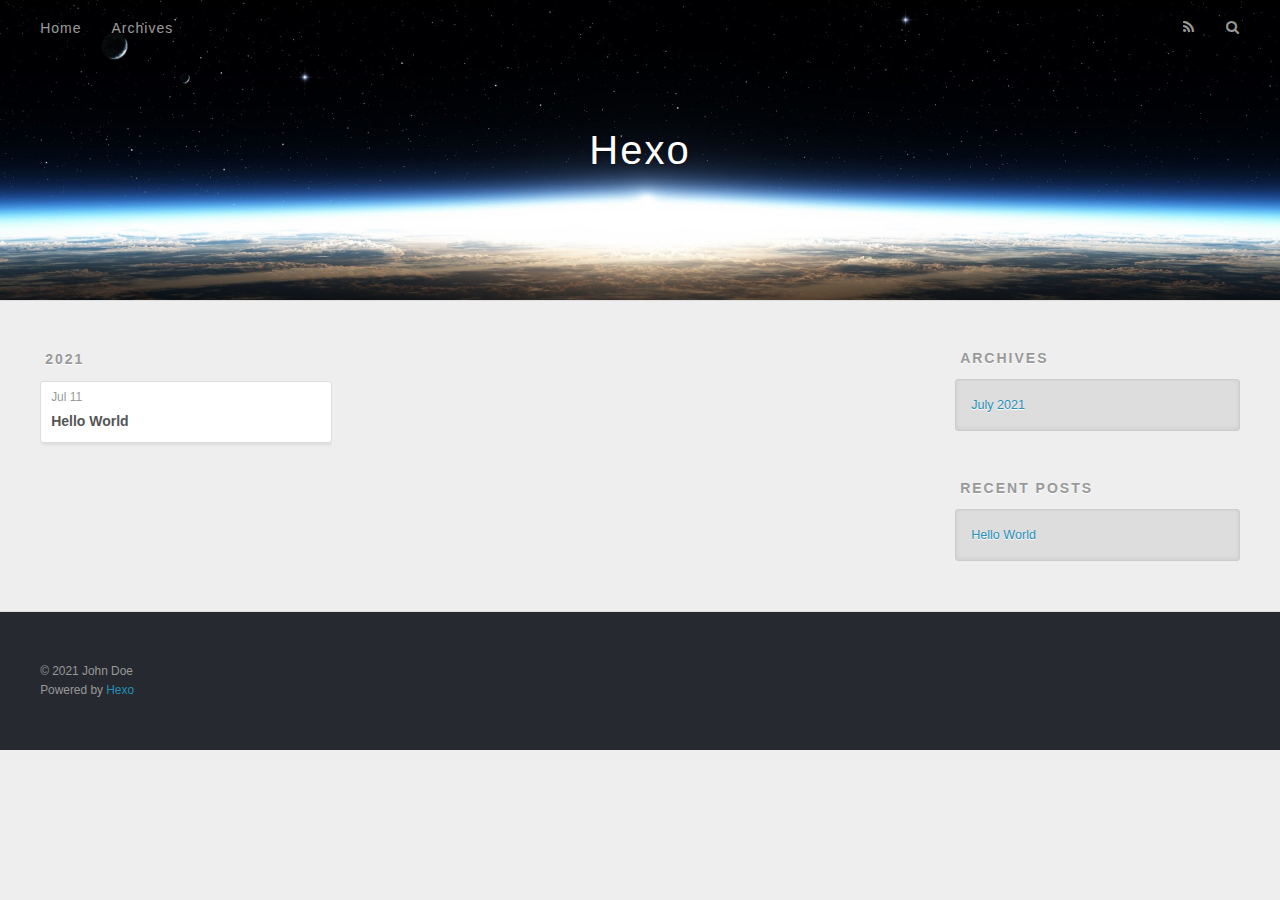
==== archives/index.html @ 497b6a92 "Site updated: 2021-07-11 12:40:57" ====
<!DOCTYPE html>
<html>
<head>
  <meta charset="utf-8">
  

  
  <title>Archives | Hexo</title>
  <meta name="viewport" content="width=device-width, initial-scale=1, maximum-scale=1">
  <meta property="og:type" content="website">
<meta property="og:title" content="Hexo">
<meta property="og:url" content="http://example.com/archives/index.html">
<meta property="og:site_name" content="Hexo">
<meta property="og:locale" content="en_US">
<meta property="article:author" content="John Doe">
<meta name="twitter:card" content="summary">
  
    <link rel="alternate" href="/atom.xml" title="Hexo" type="application/atom+xml">
  
  
    <link rel="icon" href="/favicon.png">
  
  
    <link href="//fonts.googleapis.com/css?family=Source+Code+Pro" rel="stylesheet" type="text/css">
  
  
<link rel="stylesheet" href="/css/style.css">

<meta name="generator" content="Hexo 5.4.0"></head>

<body>
  <div id="container">
    <div id="wrap">
      <header id="header">
  <div id="banner"></div>
  <div id="header-outer" class="outer">
    <div id="header-title" class="inner">
      <h1 id="logo-wrap">
        <a href="/" id="logo">Hexo</a>
      </h1>
      
    </div>
    <div id="header-inner" class="inner">
      <nav id="main-nav">
        <a id="main-nav-toggle" class="nav-icon"></a>
        
          <a class="main-nav-link" href="/">Home</a>
        
          <a class="main-nav-link" href="/archives">Archives</a>
        
      </nav>
      <nav id="sub-nav">
        
          <a id="nav-rss-link" class="nav-icon" href="/atom.xml" title="RSS Feed"></a>
        
        <a id="nav-search-btn" class="nav-icon" title="Search"></a>
      </nav>
      <div id="search-form-wrap">
        <form action="//google.com/search" method="get" accept-charset="UTF-8" class="search-form"><input type="search" name="q" class="search-form-input" placeholder="Search"><button type="submit" class="search-form-submit">&#xF002;</button><input type="hidden" name="sitesearch" value="http://example.com"></form>
      </div>
    </div>
  </div>
</header>
      <div class="outer">
        <section id="main">
  
  
    
    
      
      
      <section class="archives-wrap">
        <div class="archive-year-wrap">
          <a href="/archives/2021" class="archive-year">2021</a>
        </div>
        <div class="archives">
    
    <article class="archive-article archive-type-post">
  <div class="archive-article-inner">
    <header class="archive-article-header">
      <a href="/2021/07/11/hello-world/" class="archive-article-date">
  <time datetime="2021-07-11T04:32:33.179Z" itemprop="datePublished">Jul 11</time>
</a>
      
  
    <h1 itemprop="name">
      <a class="archive-article-title" href="/2021/07/11/hello-world/">Hello World</a>
    </h1>
  

    </header>
  </div>
</article>
  
  
    </div></section>
  


</section>
        
          <aside id="sidebar">
  
    

  
    

  
    
  
    
  <div class="widget-wrap">
    <h3 class="widget-title">Archives</h3>
    <div class="widget">
      <ul class="archive-list"><li class="archive-list-item"><a class="archive-list-link" href="/archives/2021/07/">July 2021</a></li></ul>
    </div>
  </div>


  
    
  <div class="widget-wrap">
    <h3 class="widget-title">Recent Posts</h3>
    <div class="widget">
      <ul>
        
          <li>
            <a href="/2021/07/11/hello-world/">Hello World</a>
          </li>
        
      </ul>
    </div>
  </div>

  
</aside>
        
      </div>
      <footer id="footer">
  
  <div class="outer">
    <div id="footer-info" class="inner">
      &copy; 2021 John Doe<br>
      Powered by <a href="http://hexo.io/" target="_blank">Hexo</a>
    </div>
  </div>
</footer>
    </div>
    <nav id="mobile-nav">
  
    <a href="/" class="mobile-nav-link">Home</a>
  
    <a href="/archives" class="mobile-nav-link">Archives</a>
  
</nav>
    

<script src="//ajax.googleapis.com/ajax/libs/jquery/2.0.3/jquery.min.js"></script>


  
<link rel="stylesheet" href="/fancybox/jquery.fancybox.css">

  
<script src="/fancybox/jquery.fancybox.pack.js"></script>




<script src="/js/script.js"></script>




  </div>
</body>
</html>
---- css/style.css ----
body {
  width: 100%;
}
body:before,
body:after {
  content: "";
  display: table;
}
body:after {
  clear: both;
}
html,
body,
div,
span,
applet,
object,
iframe,
h1,
h2,
h3,
h4,
h5,
h6,
p,
blockquote,
pre,
a,
abbr,
acronym,
address,
big,
cite,
code,
del,
dfn,
em,
img,
ins,
kbd,
q,
s,
samp,
small,
strike,
strong,
sub,
sup,
tt,
var,
dl,
dt,
dd,
ol,
ul,
li,
fieldset,
form,
label,
legend,
table,
caption,
tbody,
tfoot,
thead,
tr,
th,
td {
  margin: 0;
  padding: 0;
  border: 0;
  outline: 0;
  font-weight: inherit;
  font-style: inherit;
  font-family: inherit;
  font-size: 100%;
  vertical-align: baseline;
}
body {
  line-height: 1;
  color: #000;
  background: #fff;
}
ol,
ul {
  list-style: none;
}
table {
  border-collapse: separate;
  border-spacing: 0;
  vertical-align: middle;
}
caption,
th,
td {
  text-align: left;
  font-weight: normal;
  vertical-align: middle;
}
a img {
  border: none;
}
input,
button {
  margin: 0;
  padding: 0;
}
input::-moz-focus-inner,
button::-moz-focus-inner {
  border: 0;
  padding: 0;
}
@font-face {
  font-family: FontAwesome;
  font-style: normal;
  font-weight: normal;
  src: url("fonts/fontawesome-webfont.eot?v=#4.0.3");
  src: url("fonts/fontawesome-webfont.eot?#iefix&v=#4.0.3") format("embedded-opentype"), url("fonts/fontawesome-webfont.woff?v=#4.0.3") format("woff"), url("fonts/fontawesome-webfont.ttf?v=#4.0.3") format("truetype"), url("fonts/fontawesome-webfont.svg#fontawesomeregular?v=#4.0.3") format("svg");
}
html,
body,
#container {
  height: 100%;
}
body {
  background: #eee;
  font: 14px -apple-system, BlinkMacSystemFont, "Segoe UI", "Roboto", "Oxygen", "Ubuntu", "Cantarell", "Fira Sans", "Droid Sans", "Helvetica Neue", sans-serif;
  -webkit-text-size-adjust: 100%;
}
.outer {
  max-width: 1220px;
  margin: 0 auto;
  padding: 0 20px;
}
.outer:before,
.outer:after {
  content: "";
  display: table;
}
.outer:after {
  clear: both;
}
.inner {
  display: inline;
  float: left;
  width: 98.33333333333333%;
  margin: 0 0.833333333333333%;
}
.left,
.alignleft {
  float: left;
}
.right,
.alignright {
  float: right;
}
.clear {
  clear: both;
}
#container {
  position: relative;
}
.mobile-nav-on {
  overflow: hidden;
}
#wrap {
  height: 100%;
  width: 100%;
  position: absolute;
  top: 0;
  left: 0;
  -webkit-transition: 0.2s ease-out;
  -moz-transition: 0.2s ease-out;
  -ms-transition: 0.2s ease-out;
  transition: 0.2s ease-out;
  z-index: 1;
  background: #eee;
}
.mobile-nav-on #wrap {
  left: 280px;
}
@media screen and (min-width: 768px) {
  #main {
    display: inline;
    float: left;
    width: 73.33333333333333%;
    margin: 0 0.833333333333333%;
  }
}
.article-date,
.article-category-link,
.archive-year,
.widget-title {
  text-decoration: none;
  text-transform: uppercase;
  letter-spacing: 2px;
  color: #999;
  margin-bottom: 1em;
  margin-left: 5px;
  line-height: 1em;
  text-shadow: 0 1px #fff;
  font-weight: bold;
}
.article-inner,
.archive-article-inner {
  background: #fff;
  -webkit-box-shadow: 1px 2px 3px #ddd;
  box-shadow: 1px 2px 3px #ddd;
  border: 1px solid #ddd;
  border-radius: 3px;
}
.article-entry h1,
.widget h1 {
  font-size: 2em;
}
.article-entry h2,
.widget h2 {
  font-size: 1.5em;
}
.article-entry h3,
.widget h3 {
  font-size: 1.3em;
}
.article-entry h4,
.widget h4 {
  font-size: 1.2em;
}
.article-entry h5,
.widget h5 {
  font-size: 1em;
}
.article-entry h6,
.widget h6 {
  font-size: 1em;
  color: #999;
}
.article-entry hr,
.widget hr {
  border: 1px dashed #ddd;
}
.article-entry strong,
.widget strong {
  font-weight: bold;
}
.article-entry em,
.widget em,
.article-entry cite,
.widget cite {
  font-style: italic;
}
.article-entry sup,
.widget sup,
.article-entry sub,
.widget sub {
  font-size: 0.75em;
  line-height: 0;
  position: relative;
  vertical-align: baseline;
}
.article-entry sup,
.widget sup {
  top: -0.5em;
}
.article-entry sub,
.widget sub {
  bottom: -0.2em;
}
.article-entry small,
.widget small {
  font-size: 0.85em;
}
.article-entry acronym,
.widget acronym,
.article-entry abbr,
.widget abbr {
  border-bottom: 1px dotted;
}
.article-entry ul,
.widget ul,
.article-entry ol,
.widget ol,
.article-entry dl,
.widget dl {
  margin: 0 20px;
  line-height: 1.6em;
}
.article-entry ul ul,
.widget ul ul,
.article-entry ol ul,
.widget ol ul,
.article-entry ul ol,
.widget ul ol,
.article-entry ol ol,
.widget ol ol {
  margin-top: 0;
  margin-bottom: 0;
}
.article-entry ul,
.widget ul {
  list-style: disc;
}
.article-entry ol,
.widget ol {
  list-style: decimal;
}
.article-entry dt,
.widget dt {
  font-weight: bold;
}
#header {
  height: 300px;
  position: relative;
  border-bottom: 1px solid #ddd;
}
#header:before,
#header:after {
  content: "";
  position: absolute;
  left: 0;
  right: 0;
  height: 40px;
}
#header:before {
  top: 0;
  background: -webkit-linear-gradient(rgba(0,0,0,0.2), transparent);
  background: -moz-linear-gradient(rgba(0,0,0,0.2), transparent);
  background: -ms-linear-gradient(rgba(0,0,0,0.2), transparent);
  background: linear-gradient(rgba(0,0,0,0.2), transparent);
}
#header:after {
  bottom: 0;
  background: -webkit-linear-gradient(transparent, rgba(0,0,0,0.2));
  background: -moz-linear-gradient(transparent, rgba(0,0,0,0.2));
  background: -ms-linear-gradient(transparent, rgba(0,0,0,0.2));
  background: linear-gradient(transparent, rgba(0,0,0,0.2));
}
#header-outer {
  height: 100%;
  position: relative;
}
#header-inner {
  position: relative;
  overflow: hidden;
}
#banner {
  position: absolute;
  top: 0;
  left: 0;
  width: 100%;
  height: 100%;
  background: url("images/banner.jpg") center #000;
  -webkit-background-size: cover;
  -moz-background-size: cover;
  background-size: cover;
  z-index: -1;
}
#header-title {
  text-align: center;
  height: 40px;
  position: absolute;
  top: 50%;
  left: 0;
  margin-top: -20px;
}
#logo,
#subtitle {
  text-decoration: none;
  color: #fff;
  font-weight: 300;
  text-shadow: 0 1px 4px rgba(0,0,0,0.3);
}
#logo {
  font-size: 40px;
  line-height: 40px;
  letter-spacing: 2px;
}
#subtitle {
  font-size: 16px;
  line-height: 16px;
  letter-spacing: 1px;
}
#subtitle-wrap {
  margin-top: 16px;
}
#main-nav {
  float: left;
  margin-left: -15px;
}
.nav-icon,
.main-nav-link {
  float: left;
  color: #fff;
  opacity: 0.6;
  text-decoration: none;
  text-shadow: 0 1px rgba(0,0,0,0.2);
  -webkit-transition: opacity 0.2s;
  -moz-transition: opacity 0.2s;
  -ms-transition: opacity 0.2s;
  transition: opacity 0.2s;
  display: block;
  padding: 20px 15px;
}
.nav-icon:hover,
.main-nav-link:hover {
  opacity: 1;
}
.nav-icon {
  font-family: FontAwesome;
  text-align: center;
  font-size: 14px;
  width: 14px;
  height: 14px;
  padding: 20px 15px;
  position: relative;
  cursor: pointer;
}
.main-nav-link {
  font-weight: 300;
  letter-spacing: 1px;
}
@media screen and (max-width: 479px) {
  .main-nav-link {
    display: none;
  }
}
#main-nav-toggle {
  display: none;
}
#main-nav-toggle:before {
  content: "\f0c9";
}
@media screen and (max-width: 479px) {
  #main-nav-toggle {
    display: block;
  }
}
#sub-nav {
  float: right;
  margin-right: -15px;
}
#nav-rss-link:before {
  content: "\f09e";
}
#nav-search-btn:before {
  content: "\f002";
}
#search-form-wrap {
  position: absolute;
  top: 15px;
  width: 150px;
  height: 30px;
  right: -150px;
  opacity: 0;
  -webkit-transition: 0.2s ease-out;
  -moz-transition: 0.2s ease-out;
  -ms-transition: 0.2s ease-out;
  transition: 0.2s ease-out;
}
#search-form-wrap.on {
  opacity: 1;
  right: 0;
}
@media screen and (max-width: 479px) {
  #search-form-wrap {
    width: 100%;
    right: -100%;
  }
}
.search-form {
  position: absolute;
  top: 0;
  left: 0;
  right: 0;
  background: #fff;
  padding: 5px 15px;
  border-radius: 15px;
  -webkit-box-shadow: 0 0 10px rgba(0,0,0,0.3);
  box-shadow: 0 0 10px rgba(0,0,0,0.3);
}
.search-form-input {
  border: none;
  background: none;
  color: #555;
  width: 100%;
  font: 13px -apple-system, BlinkMacSystemFont, "Segoe UI", "Roboto", "Oxygen", "Ubuntu", "Cantarell", "Fira Sans", "Droid Sans", "Helvetica Neue", sans-serif;
  outline: none;
}
.search-form-input::-webkit-search-results-decoration,
.search-form-input::-webkit-search-cancel-button {
  -webkit-appearance: none;
}
.search-form-submit {
  position: absolute;
  top: 50%;
  right: 10px;
  margin-top: -7px;
  font: 13px FontAwesome;
  border: none;
  background: none;
  color: #bbb;
  cursor: pointer;
}
.search-form-submit:hover,
.search-form-submit:focus {
  color: #777;
}
.article {
  margin: 50px 0;
}
.article-inner {
  overflow: hidden;
}
.article-meta:before,
.article-meta:after {
  content: "";
  display: table;
}
.article-meta:after {
  clear: both;
}
.article-date {
  float: left;
}
.article-category {
  float: left;
  line-height: 1em;
  color: #ccc;
  text-shadow: 0 1px #fff;
  margin-left: 8px;
}
.article-category:before {
  content: "\2022";
}
.article-category-link {
  margin: 0 12px 1em;
}
.article-header {
  padding: 20px 20px 0;
}
.article-title {
  text-decoration: none;
  font-size: 2em;
  font-weight: bold;
  color: #555;
  line-height: 1.1em;
  -webkit-transition: color 0.2s;
  -moz-transition: color 0.2s;
  -ms-transition: color 0.2s;
  transition: color 0.2s;
}
a.article-title:hover {
  color: #258fb8;
}
.article-entry {
  color: #555;
  padding: 0 20px;
}
.article-entry:before,
.article-entry:after {
  content: "";
  display: table;
}
.article-entry:after {
  clear: both;
}
.article-entry p,
.article-entry table {
  line-height: 1.6em;
  margin: 1.6em 0;
}
.article-entry h1,
.article-entry h2,
.article-entry h3,
.article-entry h4,
.article-entry h5,
.article-entry h6 {
  font-weight: bold;
}
.article-entry h1,
.article-entry h2,
.article-entry h3,
.article-entry h4,
.article-entry h5,
.article-entry h6 {
  line-height: 1.1em;
  margin: 1.1em 0;
}
.article-entry a {
  color: #258fb8;
  text-decoration: none;
}
.article-entry a:hover {
  text-decoration: underline;
}
.article-entry ul,
.article-entry ol,
.article-entry dl {
  margin-top: 1.6em;
  margin-bottom: 1.6em;
}
.article-entry img,
.article-entry video {
  max-width: 100%;
  height: auto;
  display: block;
  margin: auto;
}
.article-entry iframe {
  border: none;
}
.article-entry table {
  width: 100%;
  border-collapse: collapse;
  border-spacing: 0;
}
.article-entry th {
  font-weight: bold;
  border-bottom: 3px solid #ddd;
  padding-bottom: 0.5em;
}
.article-entry td {
  border-bottom: 1px solid #ddd;
  padding: 10px 0;
}
.article-entry blockquote {
  font-family: Georgia, "Times New Roman", serif;
  font-size: 1.4em;
  margin: 1.6em 20px;
  text-align: center;
}
.article-entry blockquote footer {
  font-size: 14px;
  margin: 1.6em 0;
  font-family: -apple-system, BlinkMacSystemFont, "Segoe UI", "Roboto", "Oxygen", "Ubuntu", "Cantarell", "Fira Sans", "Droid Sans", "Helvetica Neue", sans-serif;
}
.article-entry blockquote footer cite:before {
  content: "—";
  padding: 0 0.5em;
}
.article-entry .pullquote {
  text-align: left;
  width: 45%;
  margin: 0;
}
.article-entry .pullquote.left {
  margin-left: 0.5em;
  margin-right: 1em;
}
.article-entry .pullquote.right {
  margin-right: 0.5em;
  margin-left: 1em;
}
.article-entry .caption {
  color: #999;
  display: block;
  font-size: 0.9em;
  margin-top: 0.5em;
  position: relative;
  text-align: center;
}
.article-entry .video-container {
  position: relative;
  padding-top: 56.25%;
  height: 0;
  overflow: hidden;
}
.article-entry .video-container iframe,
.article-entry .video-container object,
.article-entry .video-container embed {
  position: absolute;
  top: 0;
  left: 0;
  width: 100%;
  height: 100%;
  margin-top: 0;
}
.article-more-link a {
  display: inline-block;
  line-height: 1em;
  padding: 6px 15px;
  border-radius: 15px;
  background: #eee;
  color: #999;
  text-shadow: 0 1px #fff;
  text-decoration: none;
}
.article-more-link a:hover {
  background: #258fb8;
  color: #fff;
  text-decoration: none;
  text-shadow: 0 1px #1e7293;
}
.article-footer {
  font-size: 0.85em;
  line-height: 1.6em;
  border-top: 1px solid #ddd;
  padding-top: 1.6em;
  margin: 0 20px 20px;
}
.article-footer:before,
.article-footer:after {
  content: "";
  display: table;
}
.article-footer:after {
  clear: both;
}
.article-footer a {
  color: #999;
  text-decoration: none;
}
.article-footer a:hover {
  color: #555;
}
.article-tag-list-item {
  float: left;
  margin-right: 10px;
}
.article-tag-list-link:before {
  content: "#";
}
.article-comment-link {
  float: right;
}
.article-comment-link:before {
  content: "\f075";
  font-family: FontAwesome;
  padding-right: 8px;
}
.article-share-link {
  cursor: pointer;
  float: right;
  margin-left: 20px;
}
.article-share-link:before {
  content: "\f064";
  font-family: FontAwesome;
  padding-right: 6px;
}
#article-nav {
  position: relative;
}
#article-nav:before,
#article-nav:after {
  content: "";
  display: table;
}
#article-nav:after {
  clear: both;
}
@media screen and (min-width: 768px) {
  #article-nav {
    margin: 50px 0;
  }
  #article-nav:before {
    width: 8px;
    height: 8px;
    position: absolute;
    top: 50%;
    left: 50%;
    margin-top: -4px;
    margin-left: -4px;
    content: "";
    border-radius: 50%;
    background: #ddd;
    -webkit-box-shadow: 0 1px 2px #fff;
    box-shadow: 0 1px 2px #fff;
  }
}
.article-nav-link-wrap {
  text-decoration: none;
  text-shadow: 0 1px #fff;
  color: #999;
  -webkit-box-sizing: border-box;
  -moz-box-sizing: border-box;
  box-sizing: border-box;
  margin-top: 50px;
  text-align: center;
  display: block;
}
.article-nav-link-wrap:hover {
  color: #555;
}
@media screen and (min-width: 768px) {
  .article-nav-link-wrap {
    width: 50%;
    margin-top: 0;
  }
}
@media screen and (min-width: 768px) {
  #article-nav-newer {
    float: left;
    text-align: right;
    padding-right: 20px;
  }
}
@media screen and (min-width: 768px) {
  #article-nav-older {
    float: right;
    text-align: left;
    padding-left: 20px;
  }
}
.article-nav-caption {
  text-transform: uppercase;
  letter-spacing: 2px;
  color: #ddd;
  line-height: 1em;
  font-weight: bold;
}
#article-nav-newer .article-nav-caption {
  margin-right: -2px;
}
.article-nav-title {
  font-size: 0.85em;
  line-height: 1.6em;
  margin-top: 0.5em;
}
.article-share-box {
  position: absolute;
  display: none;
  background: #fff;
  -webkit-box-shadow: 1px 2px 10px rgba(0,0,0,0.2);
  box-shadow: 1px 2px 10px rgba(0,0,0,0.2);
  border-radius: 3px;
  margin-left: -145px;
  overflow: hidden;
  z-index: 1;
}
.article-share-box.on {
  display: block;
}
.article-share-input {
  width: 100%;
  background: none;
  -webkit-box-sizing: border-box;
  -moz-box-sizing: border-box;
  box-sizing: border-box;
  font: 14px -apple-system, BlinkMacSystemFont, "Segoe UI", "Roboto", "Oxygen", "Ubuntu", "Cantarell", "Fira Sans", "Droid Sans", "Helvetica Neue", sans-serif;
  padding: 0 15px;
  color: #555;
  outline: none;
  border: 1px solid #ddd;
  border-radius: 3px 3px 0 0;
  height: 36px;
  line-height: 36px;
}
.article-share-links {
  background: #eee;
}
.article-share-links:before,
.article-share-links:after {
  content: "";
  display: table;
}
.article-share-links:after {
  clear: both;
}
.article-share-twitter,
.article-share-facebook,
.article-share-pinterest,
.article-share-google {
  width: 50px;
  height: 36px;
  display: block;
  float: left;
  position: relative;
  color: #999;
  text-shadow: 0 1px #fff;
}
.article-share-twitter:before,
.article-share-facebook:before,
.article-share-pinterest:before,
.article-share-google:before {
  font-size: 20px;
  font-family: FontAwesome;
  width: 20px;
  height: 20px;
  position: absolute;
  top: 50%;
  left: 50%;
  margin-top: -10px;
  margin-left: -10px;
  text-align: center;
}
.article-share-twitter:hover,
.article-share-facebook:hover,
.article-share-pinterest:hover,
.article-share-google:hover {
  color: #fff;
}
.article-share-twitter:before {
  content: "\f099";
}
.article-share-twitter:hover {
  background: #00aced;
  text-shadow: 0 1px #008abe;
}
.article-share-facebook:before {
  content: "\f09a";
}
.article-share-facebook:hover {
  background: #3b5998;
  text-shadow: 0 1px #2f477a;
}
.article-share-pinterest:before {
  content: "\f0d2";
}
.article-share-pinterest:hover {
  background: #cb2027;
  text-shadow: 0 1px #a21a1f;
}
.article-share-google:before {
  content: "\f0d5";
}
.article-share-google:hover {
  background: #dd4b39;
  text-shadow: 0 1px #be3221;
}
.article-gallery {
  background: #000;
  position: relative;
}
.article-gallery-photos {
  position: relative;
  overflow: hidden;
}
.article-gallery-img {
  display: none;
  max-width: 100%;
}
.article-gallery-img:first-child {
  display: block;
}
.article-gallery-img.loaded {
  position: absolute;
  display: block;
}
.article-gallery-img img {
  display: block;
  max-width: 100%;
  margin: 0 auto;
}
#comments {
  background: #fff;
  -webkit-box-shadow: 1px 2px 3px #ddd;
  box-shadow: 1px 2px 3px #ddd;
  padding: 20px;
  border: 1px solid #ddd;
  border-radius: 3px;
  margin: 50px 0;
}
#comments a {
  color: #258fb8;
}
.archives-wrap {
  margin: 50px 0;
}
.archives:before,
.archives:after {
  content: "";
  display: table;
}
.archives:after {
  clear: both;
}
.archive-year-wrap {
  margin-bottom: 1em;
}
.archives {
  -webkit-column-gap: 10px;
  -moz-column-gap: 10px;
  column-gap: 10px;
}
@media screen and (min-width: 480px) and (max-width: 767px) {
  .archives {
    -webkit-column-count: 2;
    -moz-column-count: 2;
    column-count: 2;
  }
}
@media screen and (min-width: 768px) {
  .archives {
    -webkit-column-count: 3;
    -moz-column-count: 3;
    column-count: 3;
  }
}
.archive-article {
  -webkit-column-break-inside: avoid;
  page-break-inside: avoid;
  overflow: hidden;
  break-inside: avoid-column;
}
.archive-article-inner {
  padding: 10px;
  margin-bottom: 15px;
}
.archive-article-title {
  text-decoration: none;
  font-weight: bold;
  color: #555;
  -webkit-transition: color 0.2s;
  -moz-transition: color 0.2s;
  -ms-transition: color 0.2s;
  transition: color 0.2s;
  line-height: 1.6em;
}
.archive-article-title:hover {
  color: #258fb8;
}
.archive-article-footer {
  margin-top: 1em;
}
.archive-article-date {
  color: #999;
  text-decoration: none;
  font-size: 0.85em;
  line-height: 1em;
  margin-bottom: 0.5em;
  display: block;
}
#page-nav {
  margin: 50px auto;
  background: #fff;
  -webkit-box-shadow: 1px 2px 3px #ddd;
  box-shadow: 1px 2px 3px #ddd;
  border: 1px solid #ddd;
  border-radius: 3px;
  text-align: center;
  color: #999;
  overflow: hidden;
}
#page-nav:before,
#page-nav:after {
  content: "";
  display: table;
}
#page-nav:after {
  clear: both;
}
#page-nav a,
#page-nav span {
  padding: 10px 20px;
  line-height: 1;
  height: 2ex;
}
#page-nav a {
  color: #999;
  text-decoration: none;
}
#page-nav a:hover {
  background: #999;
  color: #fff;
}
#page-nav .prev {
  float: left;
}
#page-nav .next {
  float: right;
}
#page-nav .page-number {
  display: inline-block;
}
@media screen and (max-width: 479px) {
  #page-nav .page-number {
    display: none;
  }
}
#page-nav .current {
  color: #555;
  font-weight: bold;
}
#page-nav .space {
  color: #ddd;
}
#footer {
  background: #262a30;
  padding: 50px 0;
  border-top: 1px solid #ddd;
  color: #999;
}
#footer a {
  color: #258fb8;
  text-decoration: none;
}
#footer a:hover {
  text-decoration: underline;
}
#footer-info {
  line-height: 1.6em;
  font-size: 0.85em;
}
.article-entry pre,
.article-entry .highlight {
  background: #2d2d2d;
  margin: 0 -20px;
  padding: 15px 20px;
  border-style: solid;
  border-color: #ddd;
  border-width: 1px 0;
  overflow: auto;
  color: #ccc;
  line-height: 22.400000000000002px;
}
.article-entry .highlight .gutter pre,
.article-entry .gist .gist-file .gist-data .line-numbers {
  color: #666;
  font-size: 0.85em;
}
.article-entry pre,
.article-entry code {
  font-family: "Source Code Pro", Consolas, Monaco, Menlo, Consolas, monospace;
}
.article-entry code {
  background: #eee;
  text-shadow: 0 1px #fff;
  padding: 0 0.3em;
}
.article-entry pre code {
  background: none;
  text-shadow: none;
  padding: 0;
}
.article-entry .highlight pre {
  border: none;
  margin: 0;
  padding: 0;
}
.article-entry .highlight table {
  margin: 0;
  width: auto;
}
.article-entry .highlight td {
  border: none;
  padding: 0;
}
.article-entry .highlight figcaption {
  font-size: 0.85em;
  color: #999;
  line-height: 1em;
  margin-bottom: 1em;
}
.article-entry .highlight figcaption:before,
.article-entry .highlight figcaption:after {
  content: "";
  display: table;
}
.article-entry .highlight figcaption:after {
  clear: both;
}
.article-entry .highlight figcaption a {
  float: right;
}
.article-entry .highlight .gutter pre {
  text-align: right;
  padding-right: 20px;
}
.article-entry .highlight .line {
  height: 22.400000000000002px;
}
.article-entry .highlight .line.marked {
  background: #515151;
}
.article-entry .gist {
  margin: 0 -20px;
  border-style: solid;
  border-color: #ddd;
  border-width: 1px 0;
  background: #2d2d2d;
  padding: 15px 20px 15px 0;
}
.article-entry .gist .gist-file {
  border: none;
  font-family: "Source Code Pro", Consolas, Monaco, Menlo, Consolas, monospace;
  margin: 0;
}
.article-entry .gist .gist-file .gist-data {
  background: none;
  border: none;
}
.article-entry .gist .gist-file .gist-data .line-numbers {
  background: none;
  border: none;
  padding: 0 20px 0 0;
}
.article-entry .gist .gist-file .gist-data .line-data {
  padding: 0 !important;
}
.article-entry .gist .gist-file .highlight {
  margin: 0;
  padding: 0;
  border: none;
}
.article-entry .gist .gist-file .gist-meta {
  background: #2d2d2d;
  color: #999;
  font: 0.85em -apple-system, BlinkMacSystemFont, "Segoe UI", "Roboto", "Oxygen", "Ubuntu", "Cantarell", "Fira Sans", "Droid Sans", "Helvetica Neue", sans-serif;
  text-shadow: 0 0;
  padding: 0;
  margin-top: 1em;
  margin-left: 20px;
}
.article-entry .gist .gist-file .gist-meta a {
  color: #258fb8;
  font-weight: normal;
}
.article-entry .gist .gist-file .gist-meta a:hover {
  text-decoration: underline;
}
pre .comment,
pre .title {
  color: #999;
}
pre .variable,
pre .attribute,
pre .tag,
pre .regexp,
pre .ruby .constant,
pre .xml .tag .title,
pre .xml .pi,
pre .xml .doctype,
pre .html .doctype,
pre .css .id,
pre .css .class,
pre .css .pseudo {
  color: #f2777a;
}
pre .number,
pre .preprocessor,
pre .built_in,
pre .literal,
pre .params,
pre .constant {
  color: #f99157;
}
pre .class,
pre .ruby .class .title,
pre .css .rules .attribute {
  color: #9c9;
}
pre .string,
pre .value,
pre .inheritance,
pre .header,
pre .ruby .symbol,
pre .xml .cdata {
  color: #9c9;
}
pre .css .hexcolor {
  color: #6cc;
}
pre .function,
pre .python .decorator,
pre .python .title,
pre .ruby .function .title,
pre .ruby .title .keyword,
pre .perl .sub,
pre .javascript .title,
pre .coffeescript .title {
  color: #69c;
}
pre .keyword,
pre .javascript .function {
  color: #c9c;
}
@media screen and (max-width: 479px) {
  #mobile-nav {
    position: absolute;
    top: 0;
    left: 0;
    width: 280px;
    height: 100%;
    background: #191919;
    border-right: 1px solid #fff;
  }
}
@media screen and (max-width: 479px) {
  .mobile-nav-link {
    display: block;
    color: #999;
    text-decoration: none;
    padding: 15px 20px;
    font-weight: bold;
  }
  .mobile-nav-link:hover {
    color: #fff;
  }
}
@media screen and (min-width: 768px) {
  #sidebar {
    display: inline;
    float: left;
    width: 23.333333333333332%;
    margin: 0 0.833333333333333%;
  }
}
.widget-wrap {
  margin: 50px 0;
}
.widget {
  color: #777;
  text-shadow: 0 1px #fff;
  background: #ddd;
  -webkit-box-shadow: 0 -1px 4px #ccc inset;
  box-shadow: 0 -1px 4px #ccc inset;
  border: 1px solid #ccc;
  padding: 15px;
  border-radius: 3px;
}
.widget a {
  color: #258fb8;
  text-decoration: none;
}
.widget a:hover {
  text-decoration: underline;
}
.widget ul ul,
.widget ol ul,
.widget dl ul,
.widget ul ol,
.widget ol ol,
.widget dl ol,
.widget ul dl,
.widget ol dl,
.widget dl dl {
  margin-left: 15px;
  list-style: disc;
}
.widget {
  line-height: 1.6em;
  word-wrap: break-word;
  font-size: 0.9em;
}
.widget ul,
.widget ol {
  list-style: none;
  margin: 0;
}
.widget ul ul,
.widget ol ul,
.widget ul ol,
.widget ol ol {
  margin: 0 20px;
}
.widget ul ul,
.widget ol ul {
  list-style: disc;
}
.widget ul ol,
.widget ol ol {
  list-style: decimal;
}
.category-list-count,
.tag-list-count,
.archive-list-count {
  padding-left: 5px;
  color: #999;
  font-size: 0.85em;
}
.category-list-count:before,
.tag-list-count:before,
.archive-list-count:before {
  content: "(";
}
.category-list-count:after,
.tag-list-count:after,
.archive-list-count:after {
  content: ")";
}
.tagcloud a {
  margin-right: 5px;
  display: inline-block;
}
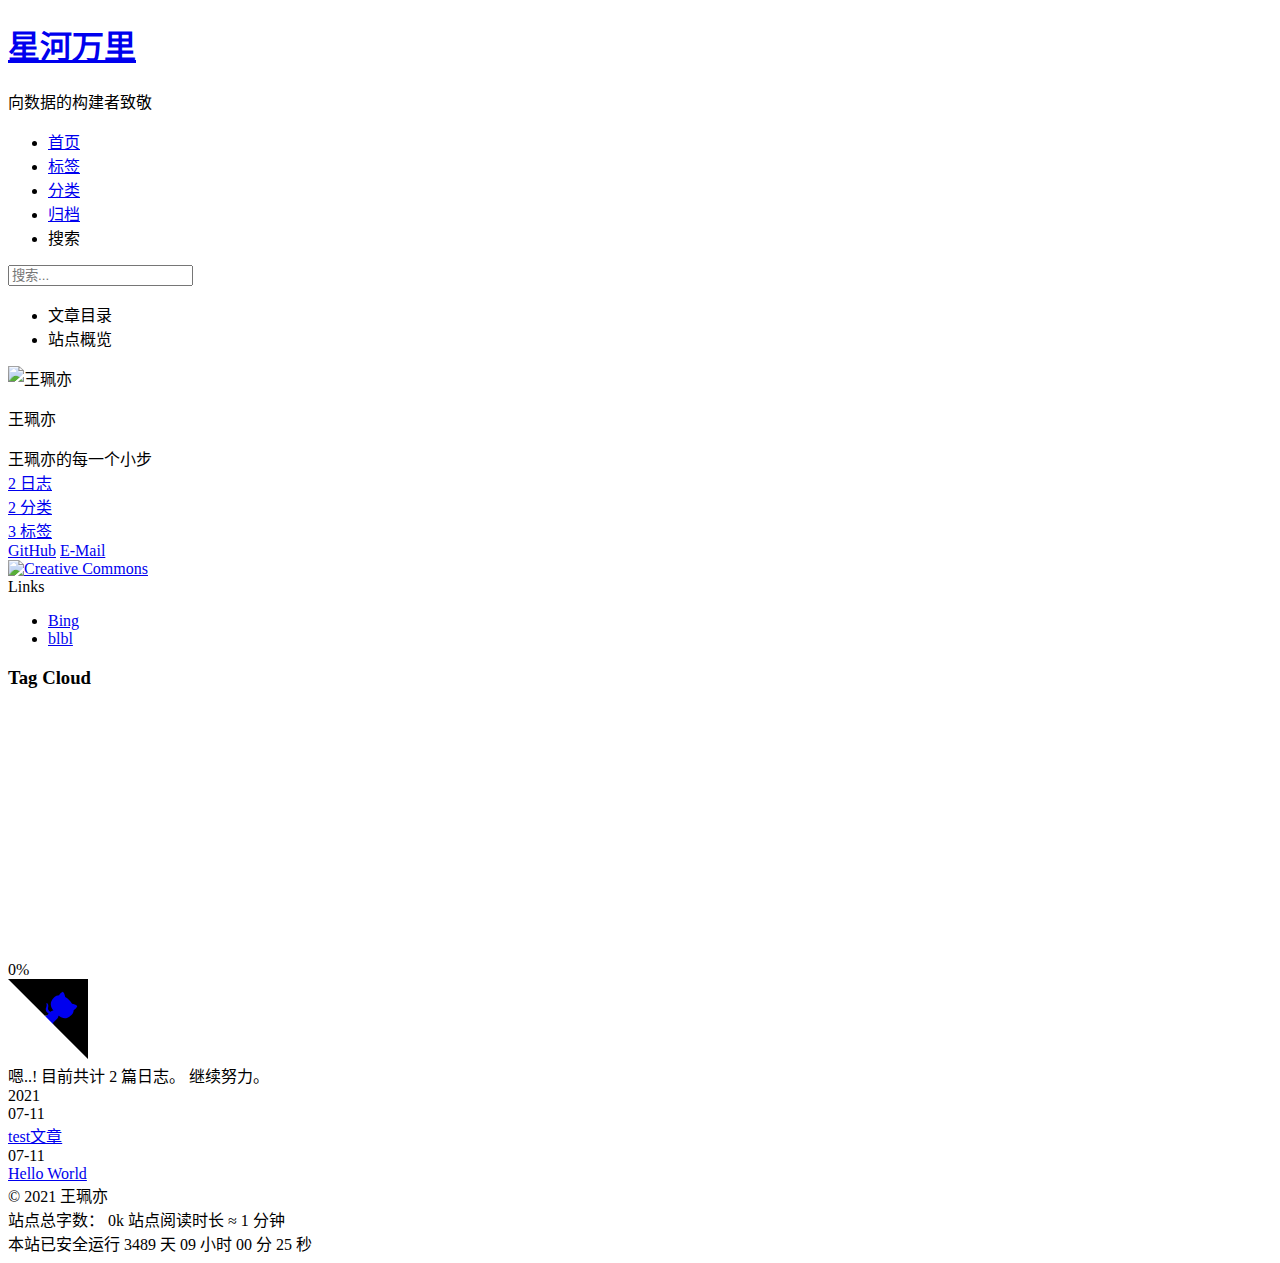
==== commit 5134511d: "Site updated: 2021-07-11 17:39:24" ====
--- a/archives/index.html
+++ b/archives/index.html
@@ -1,178 +1,393 @@
 <!DOCTYPE html>
-<html>
+<html lang="zh-CN">
 <head>
-  <meta charset="utf-8">
-  
-
-  
-  <title>Archives | Hexo</title>
-  <meta name="viewport" content="width=device-width, initial-scale=1, maximum-scale=1">
-  <meta property="og:type" content="website">
-<meta property="og:title" content="Hexo">
+  <meta charset="UTF-8">
+<meta name="viewport" content="width=device-width">
+<meta name="theme-color" content="#222">
+<meta name="generator" content="Hexo 5.4.0">
+
+
+  <link rel="apple-touch-icon" sizes="180x180" href="/images/apple-touch-icon-next.png">
+  <link rel="icon" type="image/png" sizes="32x32" href="/images/favicon-32x32-next.png">
+  <link rel="icon" type="image/png" sizes="16x16" href="/images/favicon-16x16-next.png">
+  <link rel="mask-icon" href="/images/logo.svg" color="#222">
+
+<link rel="stylesheet" href="/css/main.css">
+
+
+
+<link rel="stylesheet" href="https://cdn.jsdelivr.net/npm/@fortawesome/fontawesome-free@5.15.3/css/all.min.css" integrity="sha256-2H3fkXt6FEmrReK448mDVGKb3WW2ZZw35gI7vqHOE4Y=" crossorigin="anonymous">
+  <link rel="stylesheet" href="https://cdn.jsdelivr.net/npm/animate.css@3.1.1/animate.min.css" integrity="sha256-PR7ttpcvz8qrF57fur/yAx1qXMFJeJFiA6pSzWi0OIE=" crossorigin="anonymous">
+  <link rel="stylesheet" href="https://cdn.jsdelivr.net/npm/@fancyapps/fancybox@3.5.7/dist/jquery.fancybox.min.css" integrity="sha256-Vzbj7sDDS/woiFS3uNKo8eIuni59rjyNGtXfstRzStA=" crossorigin="anonymous">
+
+<script class="next-config" data-name="main" type="application/json">{"hostname":"example.com","root":"/","images":"/images","scheme":"Gemini","version":"8.6.1","exturl":false,"sidebar":{"position":"left","display":"post","padding":18,"offset":12},"copycode":true,"bookmark":{"enable":true,"color":"#222","save":"auto"},"fancybox":true,"mediumzoom":false,"lazyload":false,"pangu":false,"comments":{"style":"tabs","active":null,"storage":true,"lazyload":false,"nav":null},"motion":{"enable":true,"async":false,"transition":{"post_block":"fadeIn","post_header":"fadeInDown","post_body":"fadeInDown","coll_header":"fadeInLeft","sidebar":"fadeInUp"}},"prism":false,"i18n":{"placeholder":"搜索...","empty":"没有找到任何搜索结果：${query}","hits_time":"找到 ${hits} 个搜索结果（用时 ${time} 毫秒）","hits":"找到 ${hits} 个搜索结果"},"path":"/search.xml","localsearch":{"enable":true,"trigger":"auto","top_n_per_article":1,"unescape":false,"preload":false}}</script><script src="/js/config.js"></script>
+<meta name="description" content="王珮亦的每一个小步">
+<meta property="og:type" content="website">
+<meta property="og:title" content="星河万里">
 <meta property="og:url" content="http://example.com/archives/index.html">
-<meta property="og:site_name" content="Hexo">
-<meta property="og:locale" content="en_US">
-<meta property="article:author" content="John Doe">
+<meta property="og:site_name" content="星河万里">
+<meta property="og:description" content="王珮亦的每一个小步">
+<meta property="og:locale" content="zh_CN">
+<meta property="article:author" content="王珮亦">
 <meta name="twitter:card" content="summary">
-  
-    <link rel="alternate" href="/atom.xml" title="Hexo" type="application/atom+xml">
-  
-  
-    <link rel="icon" href="/favicon.png">
-  
-  
-    <link href="//fonts.googleapis.com/css?family=Source+Code+Pro" rel="stylesheet" type="text/css">
-  
-  
-<link rel="stylesheet" href="/css/style.css">
-
-<meta name="generator" content="Hexo 5.4.0"></head>
-
-<body>
-  <div id="container">
-    <div id="wrap">
-      <header id="header">
-  <div id="banner"></div>
-  <div id="header-outer" class="outer">
-    <div id="header-title" class="inner">
-      <h1 id="logo-wrap">
-        <a href="/" id="logo">Hexo</a>
-      </h1>
+
+
+<link rel="canonical" href="http://example.com/archives/">
+
+
+
+<script class="next-config" data-name="page" type="application/json">{"sidebar":"","isHome":false,"isPost":false,"lang":"zh-CN","comments":"","permalink":"","path":"archives/index.html","title":""}</script>
+
+<script class="next-config" data-name="calendar" type="application/json">""</script>
+<title>归档 | 星河万里</title>
+  
+
+
+
+
+  <noscript>
+    <link rel="stylesheet" href="/css/noscript.css">
+  </noscript>
+</head>
+
+<body itemscope itemtype="http://schema.org/WebPage" class="use-motion">
+  <div class="headband"></div>
+
+  <main class="main">
+    <header class="header" itemscope itemtype="http://schema.org/WPHeader">
+      <div class="header-inner"><div class="site-brand-container">
+  <div class="site-nav-toggle">
+    <div class="toggle" aria-label="切换导航栏" role="button">
+        <span class="toggle-line"></span>
+        <span class="toggle-line"></span>
+        <span class="toggle-line"></span>
+    </div>
+  </div>
+
+  <div class="site-meta">
+
+    <a href="/" class="brand" rel="start">
+      <i class="logo-line"></i>
+      <h1 class="site-title">星河万里</h1>
+      <i class="logo-line"></i>
+    </a>
+      <p class="site-subtitle" itemprop="description">向数据的构建者致敬</p>
+  </div>
+
+  <div class="site-nav-right">
+    <div class="toggle popup-trigger">
+        <i class="fa fa-search fa-fw fa-lg"></i>
+    </div>
+  </div>
+</div>
+
+
+
+<nav class="site-nav">
+  <ul class="main-menu menu">
+        <li class="menu-item menu-item-home"><a href="/" rel="section"><i class="fa fa-home fa-fw"></i>首页</a></li>
+        <li class="menu-item menu-item-tags"><a href="/tags/" rel="section"><i class="fa fa-tags fa-fw"></i>标签</a></li>
+        <li class="menu-item menu-item-categories"><a href="/categories/" rel="section"><i class="fa fa-th fa-fw"></i>分类</a></li>
+        <li class="menu-item menu-item-archives"><a href="/archives/" rel="section"><i class="fa fa-archive fa-fw"></i>归档</a></li>
+      <li class="menu-item menu-item-search">
+        <a role="button" class="popup-trigger"><i class="fa fa-search fa-fw"></i>搜索
+        </a>
+      </li>
+  </ul>
+</nav>
+
+
+
+  <div class="search-pop-overlay">
+    <div class="popup search-popup"><div class="search-header">
+  <span class="search-icon">
+    <i class="fa fa-search"></i>
+  </span>
+  <div class="search-input-container">
+    <input autocomplete="off" autocapitalize="off" maxlength="80"
+           placeholder="搜索..." spellcheck="false"
+           type="search" class="search-input">
+  </div>
+  <span class="popup-btn-close" role="button">
+    <i class="fa fa-times-circle"></i>
+  </span>
+</div>
+<div class="search-result-container no-result">
+  <div class="search-result-icon">
+    <i class="fa fa-spinner fa-pulse fa-5x"></i>
+  </div>
+</div>
+
+    </div>
+  </div>
+
+</div>
+        
+  
+  <div class="toggle sidebar-toggle" role="button">
+    <span class="toggle-line"></span>
+    <span class="toggle-line"></span>
+    <span class="toggle-line"></span>
+  </div>
+
+  <aside class="sidebar">
+
+    <div class="sidebar-inner sidebar-overview-active">
+      <ul class="sidebar-nav">
+        <li class="sidebar-nav-toc">
+          文章目录
+        </li>
+        <li class="sidebar-nav-overview">
+          站点概览
+        </li>
+      </ul>
+
+      <div class="sidebar-panel-container">
+        <!--noindex-->
+        <div class="post-toc-wrap sidebar-panel">
+        </div>
+        <!--/noindex-->
+
+        <div class="site-overview-wrap sidebar-panel">
+          <div class="site-overview">
+            <div class="site-author site-overview-item animated" itemprop="author" itemscope itemtype="http://schema.org/Person">
+    <img class="site-author-image" itemprop="image" alt="王珮亦"
+      src="/images/avatar.gif">
+  <p class="site-author-name" itemprop="name">王珮亦</p>
+  <div class="site-description" itemprop="description">王珮亦的每一个小步</div>
+</div>
+<div class="site-state-wrap site-overview-item animated">
+  <nav class="site-state">
+      <div class="site-state-item site-state-posts">
+          <a href="/archives/">
+        
+          <span class="site-state-item-count">2</span>
+          <span class="site-state-item-name">日志</span>
+        </a>
+      </div>
+      <div class="site-state-item site-state-categories">
+            <a href="/categories/">
+          
+        <span class="site-state-item-count">2</span>
+        <span class="site-state-item-name">分类</span></a>
+      </div>
+      <div class="site-state-item site-state-tags">
+            <a href="/tags/">
+          
+        <span class="site-state-item-count">3</span>
+        <span class="site-state-item-name">标签</span></a>
+      </div>
+  </nav>
+</div>
+  <div class="links-of-author site-overview-item animated">
+      <span class="links-of-author-item">
+        <a href="https://github.com/WBH999" title="GitHub → https:&#x2F;&#x2F;github.com&#x2F;WBH999" rel="noopener" target="_blank"><i class="fab fa-github fa-fw"></i>GitHub</a>
+      </span>
+      <span class="links-of-author-item">
+        <a href="mailto:17315377192@163.com" title="E-Mail → mailto:17315377192@163.com" rel="noopener" target="_blank"><i class="fa fa-envelope fa-fw"></i>E-Mail</a>
+      </span>
+  </div>
+  <div class="cc-license site-overview-item animated" itemprop="license">
+    <a href="https://creativecommons.org/licenses/by-nc-sa/4.0/" class="cc-opacity" rel="noopener" target="_blank"><img src="https://cdn.jsdelivr.net/npm/@creativecommons/vocabulary@2020.11.3/assets/license_badges/small/by_nc_sa.svg" alt="Creative Commons"></a>
+  </div>
+
+
+  <div class="links-of-blogroll site-overview-item animated">
+    <div class="links-of-blogroll-title"><i class="fa fa-globe fa-fw"></i>
+      Links
+    </div>
+    <ul class="links-of-blogroll-list">
+        <li class="links-of-blogroll-item">
+          <a href="https://cn.bing.com/" title="https:&#x2F;&#x2F;cn.bing.com" rel="noopener" target="_blank">Bing</a>
+        </li>
+        <li class="links-of-blogroll-item">
+          <a href="https://www.bilibili.com/" title="https:&#x2F;&#x2F;www.bilibili.com" rel="noopener" target="_blank">blbl</a>
+        </li>
+    </ul>
+  </div>
+
+          </div>
+        </div>
+      </div>
       
-    </div>
-    <div id="header-inner" class="inner">
-      <nav id="main-nav">
-        <a id="main-nav-toggle" class="nav-icon"></a>
-        
-          <a class="main-nav-link" href="/">Home</a>
-        
-          <a class="main-nav-link" href="/archives">Archives</a>
-        
-      </nav>
-      <nav id="sub-nav">
-        
-          <a id="nav-rss-link" class="nav-icon" href="/atom.xml" title="RSS Feed"></a>
-        
-        <a id="nav-search-btn" class="nav-icon" title="Search"></a>
-      </nav>
-      <div id="search-form-wrap">
-        <form action="//google.com/search" method="get" accept-charset="UTF-8" class="search-form"><input type="search" name="q" class="search-form-input" placeholder="Search"><button type="submit" class="search-form-submit">&#xF002;</button><input type="hidden" name="sitesearch" value="http://example.com"></form>
-      </div>
-    </div>
-  </div>
-</header>
-      <div class="outer">
-        <section id="main">
-  
-  
     
+    <script type="text/javascript" charset="utf-8" src="/js/tagcloud.js"></script>
+    <script type="text/javascript" charset="utf-8" src="/js/tagcanvas.js"></script>
+    <div class="widget-wrap">
+        <h3 class="widget-title">Tag Cloud</h3>
+        <div id="myCanvasContainer" class="widget tagcloud">
+            <canvas width="250" height="250" id="resCanvas" style="width=100%">
+                <ul class="tag-list" itemprop="keywords"><li class="tag-list-item"><a class="tag-list-link" href="/tags/test%E6%A0%87%E7%AD%BE1/" rel="tag">test标签1</a><span class="tag-list-count">1</span></li><li class="tag-list-item"><a class="tag-list-link" href="/tags/test%E6%A0%87%E7%AD%BE2/" rel="tag">test标签2</a><span class="tag-list-count">1</span></li><li class="tag-list-item"><a class="tag-list-link" href="/tags/test%E6%A0%87%E7%AD%BE3/" rel="tag">test标签3</a><span class="tag-list-count">1</span></li></ul>
+            </canvas>
+        </div>
+    </div>
     
+        <div class="back-to-top animated" role="button" aria-label="返回顶部">
+          <i class="fa fa-arrow-up"></i>
+          <span>0%</span>
+        </div>
+    </div>
+  </aside>
+  <div class="sidebar-dimmer"></div>
+
+
+    </header>
+
+    
+  <a role="button" class="book-mark-link book-mark-link-fixed"></a>
+
+  <a href="https://github.com/WBH999" class="github-corner" title="Follow me on GitHub" aria-label="Follow me on GitHub" rel="noopener" target="_blank"><svg width="80" height="80" viewBox="0 0 250 250" aria-hidden="true"><path d="M0,0 L115,115 L130,115 L142,142 L250,250 L250,0 Z"></path><path d="M128.3,109.0 C113.8,99.7 119.0,89.6 119.0,89.6 C122.0,82.7 120.5,78.6 120.5,78.6 C119.2,72.0 123.4,76.3 123.4,76.3 C127.3,80.9 125.5,87.3 125.5,87.3 C122.9,97.6 130.6,101.9 134.4,103.2" fill="currentColor" style="transform-origin: 130px 106px;" class="octo-arm"></path><path d="M115.0,115.0 C114.9,115.1 118.7,116.5 119.8,115.4 L133.7,101.6 C136.9,99.2 139.9,98.4 142.2,98.6 C133.8,88.0 127.5,74.4 143.8,58.0 C148.5,53.4 154.0,51.2 159.7,51.0 C160.3,49.4 163.2,43.6 171.4,40.1 C171.4,40.1 176.1,42.5 178.8,56.2 C183.1,58.6 187.2,61.8 190.9,65.4 C194.5,69.0 197.7,73.2 200.1,77.6 C213.8,80.2 216.3,84.9 216.3,84.9 C212.7,93.1 206.9,96.0 205.4,96.6 C205.1,102.4 203.0,107.8 198.3,112.5 C181.9,128.9 168.3,122.5 157.7,114.1 C157.9,116.9 156.7,120.9 152.7,124.9 L141.0,136.5 C139.8,137.7 141.6,141.9 141.8,141.8 Z" fill="currentColor" class="octo-body"></path></svg></a>
+
+<noscript>
+  <div class="noscript-warning">Theme NexT works best with JavaScript enabled</div>
+</noscript>
+
+
+    <div class="main-inner archive posts-collapse">
+
+
+  
+  
+  
+  <div class="post-block">
+    <div class="post-content">
+      <div class="collection-title">
+        <span class="collection-header">嗯..! 目前共计 2 篇日志。 继续努力。</span>
+      </div>
+
       
+    <div class="collection-year">
+      <span class="collection-header">2021</span>
+    </div>
+
+  <article itemscope itemtype="http://schema.org/Article">
+    <header class="post-header">
+      <div class="post-meta-container">
+        <time itemprop="dateCreated"
+              datetime="2021-07-11T16:25:27+08:00"
+              content="2021-07-11">
+          07-11
+        </time>
+      </div>
+
+      <div class="post-title">
+          <a class="post-title-link" href="/2021/07/11/text%E6%96%87%E7%AB%A0/" itemprop="url">
+            <span itemprop="name">test文章</span>
+          </a>
+      </div>
+
       
-      <section class="archives-wrap">
-        <div class="archive-year-wrap">
-          <a href="/archives/2021" class="archive-year">2021</a>
-        </div>
-        <div class="archives">
-    
-    <article class="archive-article archive-type-post">
-  <div class="archive-article-inner">
-    <header class="archive-article-header">
-      <a href="/2021/07/11/hello-world/" class="archive-article-date">
-  <time datetime="2021-07-11T04:32:33.179Z" itemprop="datePublished">Jul 11</time>
-</a>
+    </header>
+  </article>
+
+  <article itemscope itemtype="http://schema.org/Article">
+    <header class="post-header">
+      <div class="post-meta-container">
+        <time itemprop="dateCreated"
+              datetime="2021-07-11T12:32:33+08:00"
+              content="2021-07-11">
+          07-11
+        </time>
+      </div>
+
+      <div class="post-title">
+          <a class="post-title-link" href="/2021/07/11/hello-world/" itemprop="url">
+            <span itemprop="name">Hello World</span>
+          </a>
+      </div>
+
       
-  
-    <h1 itemprop="name">
-      <a class="archive-article-title" href="/2021/07/11/hello-world/">Hello World</a>
-    </h1>
-  
-
     </header>
-  </div>
-</article>
-  
-  
-    </div></section>
-  
-
-
-</section>
-        
-          <aside id="sidebar">
-  
-    
-
-  
-    
-
-  
-    
-  
-    
-  <div class="widget-wrap">
-    <h3 class="widget-title">Archives</h3>
-    <div class="widget">
-      <ul class="archive-list"><li class="archive-list-item"><a class="archive-list-link" href="/archives/2021/07/">July 2021</a></li></ul>
-    </div>
-  </div>
-
-
-  
-    
-  <div class="widget-wrap">
-    <h3 class="widget-title">Recent Posts</h3>
-    <div class="widget">
-      <ul>
-        
-          <li>
-            <a href="/2021/07/11/hello-world/">Hello World</a>
-          </li>
-        
-      </ul>
-    </div>
-  </div>
-
-  
-</aside>
-        
-      </div>
-      <footer id="footer">
-  
-  <div class="outer">
-    <div id="footer-info" class="inner">
-      &copy; 2021 John Doe<br>
-      Powered by <a href="http://hexo.io/" target="_blank">Hexo</a>
-    </div>
-  </div>
-</footer>
-    </div>
-    <nav id="mobile-nav">
-  
-    <a href="/" class="mobile-nav-link">Home</a>
-  
-    <a href="/archives" class="mobile-nav-link">Archives</a>
-  
-</nav>
-    
-
-<script src="//ajax.googleapis.com/ajax/libs/jquery/2.0.3/jquery.min.js"></script>
-
-
-  
-<link rel="stylesheet" href="/fancybox/jquery.fancybox.css">
-
-  
-<script src="/fancybox/jquery.fancybox.pack.js"></script>
-
-
-
-
-<script src="/js/script.js"></script>
-
-
-
-
-  </div>
+  </article>
+
+
+    </div>
+  </div>
+  
+  
+  
+
+</div>
+  </main>
+
+  <footer class="footer">
+    <div class="footer-inner">
+
+
+<div class="copyright">
+  &copy; 
+  <span itemprop="copyrightYear">2021</span>
+  <span class="with-love">
+    <i class="fa fa-heart"></i>
+  </span>
+  <span class="author" itemprop="copyrightHolder">王珮亦</span>
+</div>
+<div class="wordcount">
+  <span class="post-meta-item">
+    <span class="post-meta-item-icon">
+      <i class="fa fa-chart-line"></i>
+    </span>
+      <span>站点总字数：</span>
+    <span title="站点总字数">0k</span>
+  </span>
+  <span class="post-meta-item">
+    <span class="post-meta-item-icon">
+      <i class="fa fa-coffee"></i>
+    </span>
+      <span>站点阅读时长 &asymp;</span>
+    <span title="站点阅读时长">1 分钟</span>
+  </span>
+</div>
+
+<!--
+  <div class="powered-by">由 <a href="https://hexo.io/" rel="noopener" target="_blank">Hexo</a> & <a href="https://theme-next.js.org/" rel="noopener" target="_blank">NexT.Gemini</a> 强力驱动
+  </div>
+-->
+
+<!-- 网站运行时间的设置 -->
+  <span id="timeDate">载入天数...</span>
+  <span id="times">载入时分秒...</span>
+  <script>
+      var now = new Date();
+      function createtime() {
+          var grt= new Date("01/05/2017 00:00:00");//此处修改你的建站时间或者网站上线时间
+          now.setTime(now.getTime()+250);
+          days = (now - grt ) / 1000 / 60 / 60 / 24; dnum = Math.floor(days);
+          hours = (now - grt ) / 1000 / 60 / 60 - (24 * dnum); hnum = Math.floor(hours);
+          if(String(hnum).length ==1 ){hnum = "0" + hnum;} minutes = (now - grt ) / 1000 /60 - (24 * 60 * dnum) - (60 * hnum);
+          mnum = Math.floor(minutes); if(String(mnum).length ==1 ){mnum = "0" + mnum;}
+          seconds = (now - grt ) / 1000 - (24 * 60 * 60 * dnum) - (60 * 60 * hnum) - (60 * mnum);
+          snum = Math.round(seconds); if(String(snum).length ==1 ){snum = "0" + snum;}
+          document.getElementById("timeDate").innerHTML = "本站已安全运行 "+dnum+" 天 ";
+          document.getElementById("times").innerHTML = hnum + " 小时 " + mnum + " 分 " + snum + " 秒";
+  }
+  setInterval("createtime()",250);
+  </script>
+
+    </div>
+  </footer>
+
+  
+  <script src="https://cdn.jsdelivr.net/npm/animejs@3.2.1/lib/anime.min.js" integrity="sha256-XL2inqUJaslATFnHdJOi9GfQ60on8Wx1C2H8DYiN1xY=" crossorigin="anonymous"></script>
+  <script src="https://cdn.jsdelivr.net/npm/jquery@3.6.0/dist/jquery.min.js" integrity="sha256-/xUj+3OJU5yExlq6GSYGSHk7tPXikynS7ogEvDej/m4=" crossorigin="anonymous"></script>
+  <script src="https://cdn.jsdelivr.net/npm/@fancyapps/fancybox@3.5.7/dist/jquery.fancybox.min.js" integrity="sha256-yt2kYMy0w8AbtF89WXb2P1rfjcP/HTHLT7097U8Y5b8=" crossorigin="anonymous"></script>
+<script src="/js/comments.js"></script><script src="/js/utils.js"></script><script src="/js/motion.js"></script><script src="/js/next-boot.js"></script><script src="/js/bookmark.js"></script>
+
+  
+<script src="/js/third-party/search/local-search.js"></script>
+
+
+
+
+  
+
+
+
+
+
+
 </body>
-</html>+</html>
+
+    <!-- 页面点击小红心 -->
+    <script type="text/javascript" src="/js/clicklove.js"></script>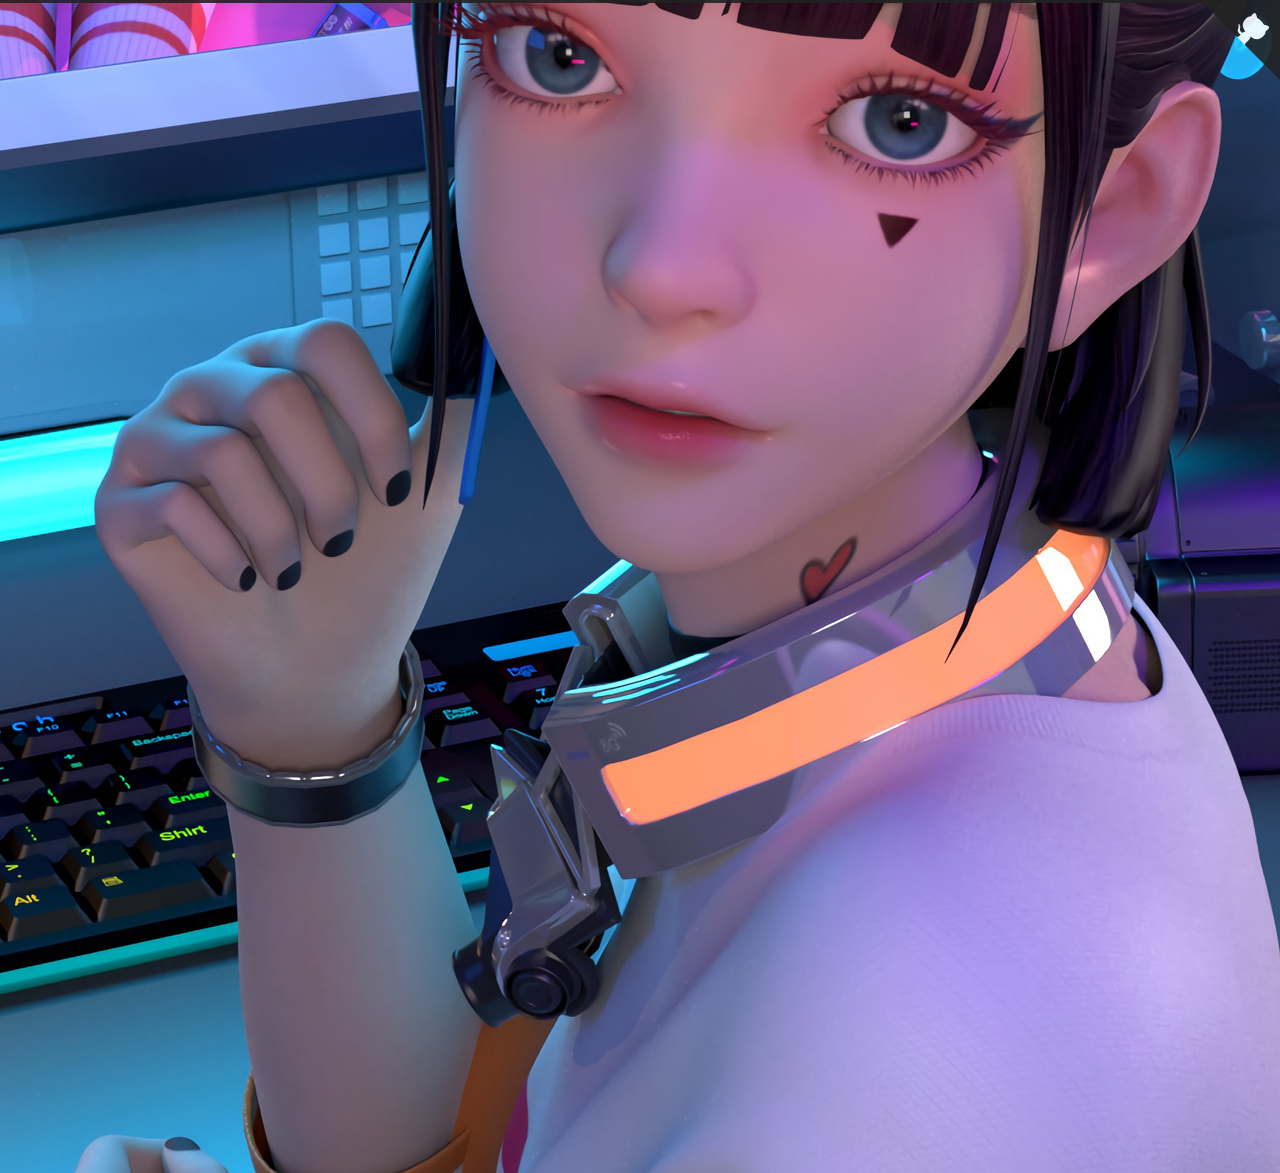
==== commit b75e79de: "Site updated: 2021-07-11 20:43:49" ====
--- a/archives/index.html
+++ b/archives/index.html
@@ -338,7 +338,6 @@
     <span title="站点阅读时长">1 分钟</span>
   </span>
 </div>
-
 <!--
   <div class="powered-by">由 <a href="https://hexo.io/" rel="noopener" target="_blank">Hexo</a> & <a href="https://theme-next.js.org/" rel="noopener" target="_blank">NexT.Gemini</a> 强力驱动
   </div>
--- a/css/main.css
+++ b/css/main.css
@@ -0,0 +1,3011 @@
+:root {
+  --body-bg-color: #eee;
+  --content-bg-color: #fff;
+  --card-bg-color: #f5f5f5;
+  --text-color: #555;
+  --blockquote-color: #666;
+  --link-color: #555;
+  --link-hover-color: #222;
+  --brand-color: #fff;
+  --brand-hover-color: #fff;
+  --table-row-odd-bg-color: #f9f9f9;
+  --table-row-hover-bg-color: #f5f5f5;
+  --menu-item-bg-color: #f5f5f5;
+  --btn-default-bg: #fff;
+  --btn-default-color: #555;
+  --btn-default-border-color: #555;
+  --btn-default-hover-bg: #222;
+  --btn-default-hover-color: #fff;
+  --btn-default-hover-border-color: #222;
+  --highlight-background: #f0f0f0;
+  --highlight-foreground: #444;
+  --highlight-gutter-background: #dedede;
+  --highlight-gutter-foreground: #555;
+}
+html {
+  line-height: 1.15; /* 1 */
+  -webkit-text-size-adjust: 100%; /* 2 */
+}
+body {
+  margin: 0;
+}
+main {
+  display: block;
+}
+h1 {
+  font-size: 2em;
+  margin: 0.67em 0;
+}
+hr {
+  box-sizing: content-box; /* 1 */
+  height: 0; /* 1 */
+  overflow: visible; /* 2 */
+}
+pre {
+  font-family: monospace, monospace; /* 1 */
+  font-size: 1em; /* 2 */
+}
+a {
+  background: transparent;
+}
+abbr[title] {
+  border-bottom: none; /* 1 */
+  text-decoration: underline; /* 2 */
+  text-decoration: underline dotted; /* 2 */
+}
+b,
+strong {
+  font-weight: bolder;
+}
+code,
+kbd,
+samp {
+  font-family: monospace, monospace; /* 1 */
+  font-size: 1em; /* 2 */
+}
+small {
+  font-size: 80%;
+}
+sub,
+sup {
+  font-size: 75%;
+  line-height: 0;
+  position: relative;
+  vertical-align: baseline;
+}
+sub {
+  bottom: -0.25em;
+}
+sup {
+  top: -0.5em;
+}
+img {
+  border-style: none;
+}
+button,
+input,
+optgroup,
+select,
+textarea {
+  font-family: inherit; /* 1 */
+  font-size: 100%; /* 1 */
+  line-height: 1.15; /* 1 */
+  margin: 0; /* 2 */
+}
+button,
+input {
+/* 1 */
+  overflow: visible;
+}
+button,
+select {
+/* 1 */
+  text-transform: none;
+}
+button,
+[type='button'],
+[type='reset'],
+[type='submit'] {
+  -webkit-appearance: button;
+}
+button::-moz-focus-inner,
+[type='button']::-moz-focus-inner,
+[type='reset']::-moz-focus-inner,
+[type='submit']::-moz-focus-inner {
+  border-style: none;
+  padding: 0;
+}
+button:-moz-focusring,
+[type='button']:-moz-focusring,
+[type='reset']:-moz-focusring,
+[type='submit']:-moz-focusring {
+  outline: 1px dotted ButtonText;
+}
+fieldset {
+  padding: 0.35em 0.75em 0.625em;
+}
+legend {
+  box-sizing: border-box; /* 1 */
+  color: inherit; /* 2 */
+  display: table; /* 1 */
+  max-width: 100%; /* 1 */
+  padding: 0; /* 3 */
+  white-space: normal; /* 1 */
+}
+progress {
+  vertical-align: baseline;
+}
+textarea {
+  overflow: auto;
+}
+[type='checkbox'],
+[type='radio'] {
+  box-sizing: border-box; /* 1 */
+  padding: 0; /* 2 */
+}
+[type='number']::-webkit-inner-spin-button,
+[type='number']::-webkit-outer-spin-button {
+  height: auto;
+}
+[type='search'] {
+  outline-offset: -2px; /* 2 */
+  -webkit-appearance: textfield; /* 1 */
+}
+[type='search']::-webkit-search-decoration {
+  -webkit-appearance: none;
+}
+::-webkit-file-upload-button {
+  font: inherit; /* 2 */
+  -webkit-appearance: button; /* 1 */
+}
+details {
+  display: block;
+}
+summary {
+  display: list-item;
+}
+template {
+  display: none;
+}
+[hidden] {
+  display: none;
+}
+::selection {
+  background: #262a30;
+  color: #eee;
+}
+html,
+body {
+  height: 100%;
+}
+body {
+  background: var(--body-bg-color);
+  color: var(--text-color);
+  font-family: Lato, 'PingFang SC', 'Microsoft YaHei', sans-serif;
+  font-size: 1em;
+  line-height: 2;
+  min-height: 100%;
+  position: relative;
+  transition: padding 0.2s ease-in-out;
+}
+h1,
+h2,
+h3,
+h4,
+h5,
+h6 {
+  font-family: Lato, 'PingFang SC', 'Microsoft YaHei', sans-serif;
+  font-weight: bold;
+  line-height: 1.5;
+  margin: 20px 0 15px;
+}
+h1 {
+  font-size: 1.5em;
+}
+h2 {
+  font-size: 1.375em;
+}
+h3 {
+  font-size: 1.25em;
+}
+h4 {
+  font-size: 1.125em;
+}
+h5 {
+  font-size: 1em;
+}
+h6 {
+  font-size: 0.875em;
+}
+p {
+  margin: 0 0 20px;
+}
+a {
+  border-bottom: 1px solid #999;
+  color: var(--link-color);
+  cursor: pointer;
+  outline: 0;
+  text-decoration: none;
+  overflow-wrap: break-word;
+}
+a:hover {
+  border-bottom-color: var(--link-hover-color);
+  color: var(--link-hover-color);
+}
+iframe,
+img,
+video,
+embed {
+  display: block;
+  margin-left: auto;
+  margin-right: auto;
+  max-width: 100%;
+}
+hr {
+  background-image: repeating-linear-gradient(-45deg, #ddd, #ddd 4px, transparent 4px, transparent 8px);
+  border: 0;
+  height: 3px;
+  margin: 40px 0;
+}
+blockquote {
+  border-left: 4px solid #ddd;
+  color: var(--blockquote-color);
+  margin: 0;
+  padding: 0 15px;
+}
+blockquote cite::before {
+  content: '-';
+  padding: 0 5px;
+}
+dt {
+  font-weight: bold;
+}
+dd {
+  margin: 0;
+  padding: 0;
+}
+.table-container {
+  overflow: auto;
+}
+table {
+  border-collapse: collapse;
+  border-spacing: 0;
+  font-size: 0.875em;
+  margin: 0 0 20px;
+  width: 100%;
+}
+tbody tr:nth-of-type(odd) {
+  background: var(--table-row-odd-bg-color);
+}
+tbody tr:hover {
+  background: var(--table-row-hover-bg-color);
+}
+caption,
+th,
+td {
+  padding: 8px;
+}
+th,
+td {
+  border: 1px solid #ddd;
+  border-bottom: 3px solid #ddd;
+}
+th {
+  font-weight: 700;
+  padding-bottom: 10px;
+}
+td {
+  border-bottom-width: 1px;
+}
+.btn {
+  background: var(--btn-default-bg);
+  border: 2px solid var(--btn-default-border-color);
+  border-radius: 2px;
+  color: var(--btn-default-color);
+  display: inline-block;
+  font-size: 0.875em;
+  line-height: 2;
+  padding: 0 20px;
+  transition: background-color 0.2s ease-in-out;
+}
+.btn:hover {
+  background: var(--btn-default-hover-bg);
+  border-color: var(--btn-default-hover-border-color);
+  color: var(--btn-default-hover-color);
+}
+.btn + .btn {
+  margin: 0 0 8px 8px;
+}
+.btn .fa-fw {
+  text-align: left;
+  width: 1.285714285714286em;
+}
+.toggle {
+  line-height: 0;
+}
+.toggle .toggle-line {
+  background: #fff;
+  display: block;
+  height: 2px;
+  left: 0;
+  position: relative;
+  top: 0;
+  transition: all 0.4s;
+  width: 100%;
+}
+.toggle .toggle-line:not(:first-child) {
+  margin-top: 3px;
+}
+.toggle.toggle-arrow .toggle-line:first-child {
+  left: 50%;
+  top: 2px;
+  transform: rotate(45deg);
+  width: 50%;
+}
+.toggle.toggle-arrow .toggle-line:last-child {
+  left: 50%;
+  top: -2px;
+  transform: rotate(-45deg);
+  width: 50%;
+}
+.toggle.toggle-close .toggle-line:nth-child(2) {
+  opacity: 0;
+}
+.toggle.toggle-close .toggle-line:first-child {
+  top: 5px;
+  transform: rotate(45deg);
+}
+.toggle.toggle-close .toggle-line:last-child {
+  top: -5px;
+  transform: rotate(-45deg);
+}
+/*
+
+Original highlight.js style (c) Ivan Sagalaev <maniac@softwaremaniacs.org>
+
+*/
+
+.hljs {
+  display: block;
+  overflow-x: auto;
+  padding: 0.5em;
+  background: #F0F0F0;
+}
+
+
+/* Base color: saturation 0; */
+
+.hljs,
+.hljs-subst {
+  color: #444;
+}
+
+.hljs-comment {
+  color: #888888;
+}
+
+.hljs-keyword,
+.hljs-attribute,
+.hljs-selector-tag,
+.hljs-meta-keyword,
+.hljs-doctag,
+.hljs-name {
+  font-weight: bold;
+}
+
+
+/* User color: hue: 0 */
+
+.hljs-type,
+.hljs-string,
+.hljs-number,
+.hljs-selector-id,
+.hljs-selector-class,
+.hljs-quote,
+.hljs-template-tag,
+.hljs-deletion {
+  color: #880000;
+}
+
+.hljs-title,
+.hljs-section {
+  color: #880000;
+  font-weight: bold;
+}
+
+.hljs-regexp,
+.hljs-symbol,
+.hljs-variable,
+.hljs-template-variable,
+.hljs-link,
+.hljs-selector-attr,
+.hljs-selector-pseudo {
+  color: #BC6060;
+}
+
+
+/* Language color: hue: 90; */
+
+.hljs-literal {
+  color: #78A960;
+}
+
+.hljs-built_in,
+.hljs-bullet,
+.hljs-code,
+.hljs-addition {
+  color: #397300;
+}
+
+
+/* Meta color: hue: 200 */
+
+.hljs-meta {
+  color: #1f7199;
+}
+
+.hljs-meta-string {
+  color: #4d99bf;
+}
+
+
+/* Misc effects */
+
+.hljs-emphasis {
+  font-style: italic;
+}
+
+.hljs-strong {
+  font-weight: bold;
+}
+
+.highlight:hover .copy-btn,
+pre:hover .copy-btn {
+  opacity: 1;
+}
+.copy-btn {
+  color: #333;
+  cursor: pointer;
+  line-height: 1.6;
+  opacity: 0;
+  padding: 2px 6px;
+  position: absolute;
+  transition: opacity 0.2s ease-in-out;
+  background-color: #eee;
+  background-image: linear-gradient(#fcfcfc, #eee);
+  border: 1px solid #d5d5d5;
+  border-radius: 3px;
+  font-size: 0.8125em;
+  right: 4px;
+  top: 8px;
+}
+code,
+kbd,
+figure.highlight,
+pre {
+  background: var(--highlight-background);
+  color: var(--highlight-foreground);
+}
+figure.highlight,
+pre {
+  line-height: 1.6;
+  margin: 0 auto 20px;
+}
+pre,
+code {
+  font-family: consolas, Menlo, monospace, 'PingFang SC', 'Microsoft YaHei';
+}
+code {
+  border-radius: 3px;
+  font-size: 0.875em;
+  padding: 2px 4px;
+  overflow-wrap: break-word;
+}
+kbd {
+  border: 2px solid #ccc;
+  border-radius: 0.2em;
+  box-shadow: 0.1em 0.1em 0.2em rgba(0,0,0,0.1);
+  font-family: inherit;
+  padding: 0.1em 0.3em;
+  white-space: nowrap;
+}
+figure.highlight {
+  position: relative;
+}
+figure.highlight pre {
+  border: 0;
+  margin: 0;
+  padding: 10px 0;
+}
+figure.highlight table {
+  border: 0;
+  margin: 0;
+  width: auto;
+}
+figure.highlight td {
+  border: 0;
+  padding: 0;
+}
+figure.highlight figcaption,
+pre .caption,
+pre figcaption {
+  background: var(--highlight-gutter-background);
+  color: var(--highlight-foreground);
+  display: flow-root;
+  font-size: 0.875em;
+  line-height: 1.2;
+  padding: 0.5em;
+}
+figure.highlight figcaption a,
+pre .caption a,
+pre figcaption a {
+  color: var(--highlight-foreground);
+  float: right;
+}
+figure.highlight figcaption a:hover,
+pre .caption a:hover,
+pre figcaption a:hover {
+  border-bottom-color: var(--highlight-foreground);
+}
+figure.highlight .gutter {
+  -moz-user-select: none;
+  -ms-user-select: none;
+  -webkit-user-select: none;
+  user-select: none;
+}
+figure.highlight .gutter pre {
+  background: var(--highlight-gutter-background);
+  color: var(--highlight-gutter-foreground);
+  padding-left: 10px;
+  padding-right: 10px;
+  text-align: right;
+}
+figure.highlight .code pre {
+  padding-left: 10px;
+  width: 100%;
+}
+pre .caption,
+pre figcaption {
+  margin-bottom: 10px;
+}
+.gist table {
+  width: auto;
+}
+.gist table td {
+  border: 0;
+}
+pre {
+  overflow: auto;
+  padding: 10px;
+  position: relative;
+}
+pre code {
+  background: none;
+  padding: 0;
+  text-shadow: none;
+}
+.blockquote-center {
+  border-left: none;
+  margin: 40px 0;
+  padding: 0;
+  position: relative;
+  text-align: center;
+}
+.blockquote-center::before,
+.blockquote-center::after {
+  left: 0;
+  line-height: 1;
+  opacity: 0.6;
+  position: absolute;
+  width: 100%;
+}
+.blockquote-center::before {
+  border-top: 1px solid #ccc;
+  text-align: left;
+  top: -20px;
+  content: '\f10d';
+  font-family: 'Font Awesome 5 Free';
+  font-weight: 900;
+}
+.blockquote-center::after {
+  border-bottom: 1px solid #ccc;
+  bottom: -20px;
+  text-align: right;
+  content: '\f10e';
+  font-family: 'Font Awesome 5 Free';
+  font-weight: 900;
+}
+.blockquote-center p,
+.blockquote-center div {
+  text-align: center;
+}
+.group-picture {
+  margin-bottom: 20px;
+}
+.group-picture .group-picture-row {
+  display: flex;
+  gap: 3px;
+  margin-bottom: 3px;
+}
+.group-picture .group-picture-column {
+  flex: 1;
+}
+.group-picture .group-picture-column img {
+  height: 100%;
+  margin: 0;
+  object-fit: cover;
+  width: 100%;
+}
+.post-body .label {
+  color: #555;
+  padding: 0 2px;
+}
+.post-body .label.default {
+  background: #f0f0f0;
+}
+.post-body .label.primary {
+  background: #efe6f7;
+}
+.post-body .label.info {
+  background: #e5f2f8;
+}
+.post-body .label.success {
+  background: #e7f4e9;
+}
+.post-body .label.warning {
+  background: #fcf6e1;
+}
+.post-body .label.danger {
+  background: #fae8eb;
+}
+.post-body .link-grid {
+  display: grid;
+  grid-gap: 1.5rem 1.5rem;
+  gap: 1.5rem 1.5rem;
+  grid-template-columns: 1fr 1fr;
+  margin-bottom: 20px;
+  padding: 1rem;
+}
+@media (max-width: 767px) {
+  .post-body .link-grid {
+    grid-template-columns: 1fr;
+  }
+}
+.post-body .link-grid .link-grid-container {
+  border: solid #ddd;
+  box-shadow: 1rem 1rem 0.5rem rgba(0,0,0,0.5);
+  min-height: 5rem;
+  min-width: 0;
+  padding: 0.5rem;
+  position: relative;
+  transition: background 0.3s;
+}
+.post-body .link-grid .link-grid-container:hover {
+  animation: next-shake 0.5s;
+  background: var(--card-bg-color);
+}
+.post-body .link-grid .link-grid-container:active {
+  box-shadow: 0.5rem 0.5rem 0.25rem rgba(0,0,0,0.5);
+  transform: translate(0.2rem, 0.2rem);
+}
+.post-body .link-grid .link-grid-container .link-grid-image {
+  border: 1px solid #ddd;
+  border-radius: 50%;
+  box-sizing: border-box;
+  height: 5rem;
+  padding: 3px;
+  position: absolute;
+  width: 5rem;
+}
+.post-body .link-grid .link-grid-container p {
+  margin: 0 1rem 0 6rem;
+}
+.post-body .link-grid .link-grid-container p:first-of-type {
+  font-size: 1.2em;
+}
+.post-body .link-grid .link-grid-container p:last-of-type {
+  font-size: 0.8em;
+  line-height: 1.3rem;
+  opacity: 0.7;
+}
+.post-body .link-grid .link-grid-container a {
+  border: 0;
+  height: 100%;
+  left: 0;
+  position: absolute;
+  top: 0;
+  width: 100%;
+}
+@-moz-keyframes next-shake {
+  0% {
+    transform: translate(1pt, 1pt) rotate(0deg);
+  }
+  10% {
+    transform: translate(-1pt, -2pt) rotate(-1deg);
+  }
+  20% {
+    transform: translate(-3pt, 0pt) rotate(1deg);
+  }
+  30% {
+    transform: translate(3pt, 2pt) rotate(0deg);
+  }
+  40% {
+    transform: translate(1pt, -1pt) rotate(1deg);
+  }
+  50% {
+    transform: translate(-1pt, 2pt) rotate(-1deg);
+  }
+  60% {
+    transform: translate(-3pt, 1pt) rotate(0deg);
+  }
+  70% {
+    transform: translate(3pt, 1pt) rotate(-1deg);
+  }
+  80% {
+    transform: translate(-1pt, -1pt) rotate(1deg);
+  }
+  90% {
+    transform: translate(1pt, 2pt) rotate(0deg);
+  }
+  100% {
+    transform: translate(1pt, -2pt) rotate(-1deg);
+  }
+}
+@-webkit-keyframes next-shake {
+  0% {
+    transform: translate(1pt, 1pt) rotate(0deg);
+  }
+  10% {
+    transform: translate(-1pt, -2pt) rotate(-1deg);
+  }
+  20% {
+    transform: translate(-3pt, 0pt) rotate(1deg);
+  }
+  30% {
+    transform: translate(3pt, 2pt) rotate(0deg);
+  }
+  40% {
+    transform: translate(1pt, -1pt) rotate(1deg);
+  }
+  50% {
+    transform: translate(-1pt, 2pt) rotate(-1deg);
+  }
+  60% {
+    transform: translate(-3pt, 1pt) rotate(0deg);
+  }
+  70% {
+    transform: translate(3pt, 1pt) rotate(-1deg);
+  }
+  80% {
+    transform: translate(-1pt, -1pt) rotate(1deg);
+  }
+  90% {
+    transform: translate(1pt, 2pt) rotate(0deg);
+  }
+  100% {
+    transform: translate(1pt, -2pt) rotate(-1deg);
+  }
+}
+@-o-keyframes next-shake {
+  0% {
+    transform: translate(1pt, 1pt) rotate(0deg);
+  }
+  10% {
+    transform: translate(-1pt, -2pt) rotate(-1deg);
+  }
+  20% {
+    transform: translate(-3pt, 0pt) rotate(1deg);
+  }
+  30% {
+    transform: translate(3pt, 2pt) rotate(0deg);
+  }
+  40% {
+    transform: translate(1pt, -1pt) rotate(1deg);
+  }
+  50% {
+    transform: translate(-1pt, 2pt) rotate(-1deg);
+  }
+  60% {
+    transform: translate(-3pt, 1pt) rotate(0deg);
+  }
+  70% {
+    transform: translate(3pt, 1pt) rotate(-1deg);
+  }
+  80% {
+    transform: translate(-1pt, -1pt) rotate(1deg);
+  }
+  90% {
+    transform: translate(1pt, 2pt) rotate(0deg);
+  }
+  100% {
+    transform: translate(1pt, -2pt) rotate(-1deg);
+  }
+}
+@keyframes next-shake {
+  0% {
+    transform: translate(1pt, 1pt) rotate(0deg);
+  }
+  10% {
+    transform: translate(-1pt, -2pt) rotate(-1deg);
+  }
+  20% {
+    transform: translate(-3pt, 0pt) rotate(1deg);
+  }
+  30% {
+    transform: translate(3pt, 2pt) rotate(0deg);
+  }
+  40% {
+    transform: translate(1pt, -1pt) rotate(1deg);
+  }
+  50% {
+    transform: translate(-1pt, 2pt) rotate(-1deg);
+  }
+  60% {
+    transform: translate(-3pt, 1pt) rotate(0deg);
+  }
+  70% {
+    transform: translate(3pt, 1pt) rotate(-1deg);
+  }
+  80% {
+    transform: translate(-1pt, -1pt) rotate(1deg);
+  }
+  90% {
+    transform: translate(1pt, 2pt) rotate(0deg);
+  }
+  100% {
+    transform: translate(1pt, -2pt) rotate(-1deg);
+  }
+}
+.post-body .tabs {
+  margin-bottom: 20px;
+}
+.post-body .tabs,
+.tabs-comment {
+  padding-top: 10px;
+}
+.post-body .tabs ul.nav-tabs,
+.tabs-comment ul.nav-tabs {
+  display: flex;
+  display: flex;
+  flex-wrap: wrap;
+  justify-content: center;
+  margin: 0;
+  padding: 0;
+}
+@media (max-width: 413px) {
+  .post-body .tabs ul.nav-tabs,
+  .tabs-comment ul.nav-tabs {
+    display: block;
+    margin-bottom: 5px;
+  }
+}
+.post-body .tabs ul.nav-tabs li.tab,
+.tabs-comment ul.nav-tabs li.tab {
+  border-bottom: 1px solid #ddd;
+  border-left: 1px solid transparent;
+  border-right: 1px solid transparent;
+  border-radius: 0 0 0 0;
+  border-top: 3px solid transparent;
+  flex-grow: 1;
+  list-style-type: none;
+}
+@media (max-width: 413px) {
+  .post-body .tabs ul.nav-tabs li.tab,
+  .tabs-comment ul.nav-tabs li.tab {
+    border-bottom: 1px solid transparent;
+    border-left: 3px solid transparent;
+    border-right: 1px solid transparent;
+    border-top: 1px solid transparent;
+  }
+}
+@media (max-width: 413px) {
+  .post-body .tabs ul.nav-tabs li.tab,
+  .tabs-comment ul.nav-tabs li.tab {
+    border-radius: 0;
+  }
+}
+.post-body .tabs ul.nav-tabs li.tab a,
+.tabs-comment ul.nav-tabs li.tab a {
+  border-bottom: initial;
+  display: block;
+  line-height: 1.8;
+  padding: 0.25em 0.75em;
+  text-align: center;
+  transition: all 0.2s ease-out;
+}
+.post-body .tabs ul.nav-tabs li.tab a i,
+.tabs-comment ul.nav-tabs li.tab a i {
+  width: 1.285714285714286em;
+}
+.post-body .tabs ul.nav-tabs li.tab.active,
+.tabs-comment ul.nav-tabs li.tab.active {
+  border-bottom-color: transparent;
+  border-left-color: #ddd;
+  border-right-color: #ddd;
+  border-top-color: #fc6423;
+}
+@media (max-width: 413px) {
+  .post-body .tabs ul.nav-tabs li.tab.active,
+  .tabs-comment ul.nav-tabs li.tab.active {
+    border-bottom-color: #ddd;
+    border-left-color: #fc6423;
+    border-right-color: #ddd;
+    border-top-color: #ddd;
+  }
+}
+.post-body .tabs ul.nav-tabs li.tab.active a,
+.tabs-comment ul.nav-tabs li.tab.active a {
+  cursor: default;
+}
+.post-body .tabs .tab-content,
+.tabs-comment .tab-content {
+  border: 1px solid #ddd;
+  border-radius: 0 0 0 0;
+  border-top-color: transparent;
+}
+@media (max-width: 413px) {
+  .post-body .tabs .tab-content,
+  .tabs-comment .tab-content {
+    border-radius: 0;
+    border-top-color: #ddd;
+  }
+}
+.post-body .tabs .tab-content .tab-pane,
+.tabs-comment .tab-content .tab-pane {
+  padding: 20px 20px 0;
+}
+.post-body .tabs .tab-content .tab-pane:not(.active),
+.tabs-comment .tab-content .tab-pane:not(.active) {
+  display: none;
+}
+.post-body .note {
+  border-radius: 3px;
+  margin-bottom: 20px;
+  padding: 1em;
+  position: relative;
+  border: 1px solid #eee;
+  border-left-width: 5px;
+}
+.post-body .note summary {
+  cursor: pointer;
+  outline: 0;
+}
+.post-body .note summary p {
+  display: inline;
+}
+.post-body .note h2,
+.post-body .note h3,
+.post-body .note h4,
+.post-body .note h5,
+.post-body .note h6 {
+  border-bottom: initial;
+  margin: 0;
+  padding-top: 0;
+}
+.post-body .note p:first-child,
+.post-body .note ul:first-child,
+.post-body .note ol:first-child,
+.post-body .note table:first-child,
+.post-body .note pre:first-child,
+.post-body .note blockquote:first-child,
+.post-body .note img:first-child {
+  margin-top: 0;
+}
+.post-body .note p:last-child,
+.post-body .note ul:last-child,
+.post-body .note ol:last-child,
+.post-body .note table:last-child,
+.post-body .note pre:last-child,
+.post-body .note blockquote:last-child,
+.post-body .note img:last-child {
+  margin-bottom: 0;
+}
+.post-body .note.default {
+  border-left-color: #777;
+}
+.post-body .note.default h2,
+.post-body .note.default h3,
+.post-body .note.default h4,
+.post-body .note.default h5,
+.post-body .note.default h6 {
+  color: #777;
+}
+.post-body .note.primary {
+  border-left-color: #6f42c1;
+}
+.post-body .note.primary h2,
+.post-body .note.primary h3,
+.post-body .note.primary h4,
+.post-body .note.primary h5,
+.post-body .note.primary h6 {
+  color: #6f42c1;
+}
+.post-body .note.info {
+  border-left-color: #428bca;
+}
+.post-body .note.info h2,
+.post-body .note.info h3,
+.post-body .note.info h4,
+.post-body .note.info h5,
+.post-body .note.info h6 {
+  color: #428bca;
+}
+.post-body .note.success {
+  border-left-color: #5cb85c;
+}
+.post-body .note.success h2,
+.post-body .note.success h3,
+.post-body .note.success h4,
+.post-body .note.success h5,
+.post-body .note.success h6 {
+  color: #5cb85c;
+}
+.post-body .note.warning {
+  border-left-color: #f0ad4e;
+}
+.post-body .note.warning h2,
+.post-body .note.warning h3,
+.post-body .note.warning h4,
+.post-body .note.warning h5,
+.post-body .note.warning h6 {
+  color: #f0ad4e;
+}
+.post-body .note.danger {
+  border-left-color: #d9534f;
+}
+.post-body .note.danger h2,
+.post-body .note.danger h3,
+.post-body .note.danger h4,
+.post-body .note.danger h5,
+.post-body .note.danger h6 {
+  color: #d9534f;
+}
+.pagination .prev,
+.pagination .next,
+.pagination .page-number,
+.pagination .space {
+  display: inline-block;
+  margin: -1px 10px 0;
+  padding: 0 10px;
+}
+@media (max-width: 767px) {
+  .pagination .prev,
+  .pagination .next,
+  .pagination .page-number,
+  .pagination .space {
+    margin: 0 5px;
+  }
+}
+.pagination {
+  border-top: 1px solid #eee;
+  margin: 120px 0 0;
+  text-align: center;
+}
+.pagination .prev,
+.pagination .next,
+.pagination .page-number {
+  border-bottom: 0;
+  border-top: 1px solid #eee;
+  transition: border-color 0.2s ease-in-out;
+}
+.pagination .prev:hover,
+.pagination .next:hover,
+.pagination .page-number:hover {
+  border-top-color: var(--link-hover-color);
+}
+@media (max-width: 767px) {
+  .pagination {
+    border-top: 0;
+  }
+  .pagination .prev,
+  .pagination .next,
+  .pagination .page-number {
+    border-bottom: 1px solid #eee;
+    border-top: 0;
+  }
+  .pagination .prev:hover,
+  .pagination .next:hover,
+  .pagination .page-number:hover {
+    border-bottom-color: var(--link-hover-color);
+  }
+}
+.pagination .space {
+  margin: 0;
+  padding: 0;
+}
+.pagination .page-number.current {
+  background: #ccc;
+  border-color: #ccc;
+  color: var(--content-bg-color);
+}
+.comments {
+  margin-top: 60px;
+  overflow: hidden;
+}
+.comment-button-group {
+  display: flex;
+  display: flex;
+  flex-wrap: wrap;
+  justify-content: center;
+  justify-content: center;
+  margin: 1em 0;
+}
+.comment-button-group .comment-button {
+  margin: 0.1em 0.2em;
+}
+.comment-button-group .comment-button.active {
+  background: var(--btn-default-hover-bg);
+  border-color: var(--btn-default-hover-border-color);
+  color: var(--btn-default-hover-color);
+}
+.comment-position {
+  display: none;
+}
+.comment-position.active {
+  display: block;
+}
+.tabs-comment {
+  margin-top: 4em;
+  padding-top: 0;
+}
+.tabs-comment .comments {
+  margin-top: 0;
+  padding-top: 0;
+}
+.headband {
+  background: #222;
+  height: 3px;
+}
+@media (max-width: 991px) {
+  .headband {
+    display: none;
+  }
+}
+.header {
+  background: transparent;
+}
+.header-inner {
+  margin: 0 auto;
+  width: calc(100% - 20px);
+}
+@media (min-width: 1200px) {
+  .header-inner {
+    width: 1160px;
+  }
+}
+@media (min-width: 1600px) {
+  .header-inner {
+    width: 73%;
+  }
+}
+.site-brand-container {
+  display: flex;
+  flex-shrink: 0;
+  padding: 0 10px;
+}
+.use-motion .header,
+.use-motion .site-brand-container .toggle {
+  opacity: 0;
+}
+.site-meta {
+  flex-grow: 1;
+  text-align: center;
+}
+@media (max-width: 767px) {
+  .site-meta {
+    text-align: center;
+  }
+}
+.custom-logo-image {
+  margin-top: 20px;
+}
+@media (max-width: 991px) {
+  .custom-logo-image {
+    display: none;
+  }
+}
+.brand {
+  border-bottom: 0;
+  color: var(--brand-color);
+  display: inline-block;
+  padding: 0 40px;
+}
+.brand:hover {
+  color: var(--brand-hover-color);
+}
+.site-title {
+  font-family: Lato, 'PingFang SC', 'Microsoft YaHei', sans-serif;
+  font-size: 1.375em;
+  font-weight: normal;
+  margin: 0;
+}
+.site-subtitle {
+  color: #ddd;
+  font-size: 0.8125em;
+  margin: 10px 0;
+}
+.use-motion .site-title,
+.use-motion .site-subtitle,
+.use-motion .custom-logo-image {
+  opacity: 0;
+  position: relative;
+  top: -10px;
+}
+.site-nav-toggle,
+.site-nav-right {
+  display: none;
+}
+@media (max-width: 767px) {
+  .site-nav-toggle,
+  .site-nav-right {
+    display: flex;
+    flex-direction: column;
+    justify-content: center;
+  }
+}
+.site-nav-toggle .toggle,
+.site-nav-right .toggle {
+  color: var(--text-color);
+  padding: 10px;
+  width: 22px;
+}
+.site-nav-toggle .toggle .toggle-line,
+.site-nav-right .toggle .toggle-line {
+  background: var(--text-color);
+  border-radius: 1px;
+}
+@media (max-width: 767px) {
+  .site-nav {
+    --scroll-height: 0;
+    height: 0;
+    overflow: hidden;
+    transition: height 0.2s ease-in-out;
+  }
+  body:not(.site-nav-on) .site-nav .animated {
+    animation: none;
+  }
+  body.site-nav-on .site-nav {
+    height: var(--scroll-height);
+  }
+}
+.menu {
+  margin: 0;
+  padding: 1em 0;
+  text-align: center;
+}
+.menu-item {
+  display: inline-block;
+  list-style: none;
+  margin: 0 10px;
+}
+@media (max-width: 767px) {
+  .menu-item {
+    display: block;
+    margin-top: 10px;
+  }
+  .menu-item.menu-item-search {
+    display: none;
+  }
+}
+.menu-item a {
+  border-bottom: 0;
+  display: block;
+  font-size: 0.8125em;
+  transition: border-color 0.2s ease-in-out;
+}
+.menu-item a:hover,
+.menu-item a.menu-item-active {
+  background: var(--menu-item-bg-color);
+}
+.menu-item .fa,
+.menu-item .fab,
+.menu-item .far,
+.menu-item .fas {
+  margin-right: 8px;
+}
+.menu-item .badge {
+  display: inline-block;
+  font-weight: bold;
+  line-height: 1;
+  margin-left: 0.35em;
+  margin-top: 0.35em;
+  text-align: center;
+  white-space: nowrap;
+}
+@media (max-width: 767px) {
+  .menu-item .badge {
+    float: right;
+    margin-left: 0;
+  }
+}
+.use-motion .menu-item {
+  visibility: hidden;
+}
+.book-mark-link {
+  border-bottom: 0;
+  position: fixed;
+  top: -10px;
+  transition: top 0.3s;
+  right: 30px;
+}
+@media (max-width: 991px) {
+  .book-mark-link {
+    right: 20px;
+  }
+}
+@media (max-width: 991px) {
+  .book-mark-link {
+    display: none;
+  }
+}
+.book-mark-link::before {
+  color: #222;
+  font-size: 32px;
+  line-height: 1;
+  content: '\f02e';
+  font-family: 'Font Awesome 5 Free';
+  font-weight: 900;
+}
+.book-mark-link:hover,
+.book-mark-link-fixed {
+  top: -2px;
+}
+.github-corner :hover .octo-arm {
+  animation: octocat-wave 560ms ease-in-out;
+}
+.github-corner svg {
+  color: #fff;
+  fill: #222;
+  position: absolute;
+  right: 0;
+  top: 0;
+  z-index: 1000;
+}
+@media (max-width: 991px) {
+  .github-corner {
+    display: none;
+  }
+  .github-corner svg {
+    color: #222;
+    fill: #fff;
+  }
+  .github-corner .github-corner:hover .octo-arm {
+    animation: none;
+  }
+  .github-corner .github-corner .octo-arm {
+    animation: octocat-wave 560ms ease-in-out;
+  }
+}
+@-moz-keyframes octocat-wave {
+  0%, 100% {
+    transform: rotate(0);
+  }
+  20%, 60% {
+    transform: rotate(-25deg);
+  }
+  40%, 80% {
+    transform: rotate(10deg);
+  }
+}
+@-webkit-keyframes octocat-wave {
+  0%, 100% {
+    transform: rotate(0);
+  }
+  20%, 60% {
+    transform: rotate(-25deg);
+  }
+  40%, 80% {
+    transform: rotate(10deg);
+  }
+}
+@-o-keyframes octocat-wave {
+  0%, 100% {
+    transform: rotate(0);
+  }
+  20%, 60% {
+    transform: rotate(-25deg);
+  }
+  40%, 80% {
+    transform: rotate(10deg);
+  }
+}
+@keyframes octocat-wave {
+  0%, 100% {
+    transform: rotate(0);
+  }
+  20%, 60% {
+    transform: rotate(-25deg);
+  }
+  40%, 80% {
+    transform: rotate(10deg);
+  }
+}
+.sidebar-inner {
+  color: #999;
+  padding: 18px 10px;
+  text-align: center;
+}
+.site-overview {
+  max-height: var(--sidebar-wrapper-height);
+}
+.site-overview-item:not(:first-child) {
+  margin-top: 10px;
+}
+.cc-license .cc-opacity {
+  border-bottom: 0;
+  opacity: 0.7;
+}
+.cc-license .cc-opacity:hover {
+  opacity: 0.9;
+}
+.cc-license img {
+  display: inline-block;
+}
+.site-author-image {
+  border: 1px solid #eee;
+  max-width: 120px;
+  padding: 2px;
+}
+.site-author-name {
+  color: var(--text-color);
+  font-weight: 600;
+  margin: 0;
+}
+.site-description {
+  color: #999;
+  font-size: 0.8125em;
+  margin-top: 0;
+}
+.links-of-author a {
+  font-size: 0.8125em;
+}
+.links-of-author .fa,
+.links-of-author .fab,
+.links-of-author .far,
+.links-of-author .fas {
+  margin-right: 2px;
+}
+.sidebar .sidebar-button:not(:first-child) {
+  margin-top: 15px;
+}
+.sidebar .sidebar-button button {
+  background: transparent;
+  color: #fc6423;
+  cursor: pointer;
+  line-height: 2;
+  padding: 0 15px;
+  border: 1px solid #fc6423;
+  border-radius: 4px;
+}
+.sidebar .sidebar-button button:hover {
+  background: #fc6423;
+  color: #fff;
+}
+.sidebar .sidebar-button button .fa,
+.sidebar .sidebar-button button .fab,
+.sidebar .sidebar-button button .far,
+.sidebar .sidebar-button button .fas {
+  margin-right: 5px;
+}
+.links-of-blogroll {
+  font-size: 0.8125em;
+}
+.links-of-blogroll-title {
+  font-size: 0.875em;
+  font-weight: 600;
+  margin-top: 0;
+}
+.links-of-blogroll-list {
+  list-style: none;
+  margin: 0;
+  padding: 0;
+}
+.sidebar-dimmer {
+  display: none;
+}
+@media (max-width: 991px) {
+  .sidebar-dimmer {
+    background: #000;
+    display: block;
+    height: 100%;
+    left: 0;
+    opacity: 0;
+    position: fixed;
+    top: 0;
+    transition: visibility 0.4s, opacity 0.4s;
+    visibility: hidden;
+    width: 100%;
+    z-index: 1100;
+  }
+  .sidebar-active .sidebar-dimmer {
+    opacity: 0.7;
+    visibility: visible;
+  }
+}
+.sidebar-nav {
+  display: none;
+  margin: 0;
+  padding-bottom: 20px;
+  padding-left: 0;
+}
+.sidebar-nav-active .sidebar-nav {
+  display: block;
+}
+.sidebar-nav li {
+  border-bottom: 1px solid transparent;
+  color: var(--text-color);
+  cursor: pointer;
+  display: inline-block;
+  font-size: 0.875em;
+}
+.sidebar-nav li.sidebar-nav-overview {
+  margin-left: 10px;
+}
+.sidebar-nav li:hover {
+  color: #fc6423;
+}
+.sidebar-toc-active .sidebar-nav-toc,
+.sidebar-overview-active .sidebar-nav-overview {
+  border-bottom-color: #fc6423;
+  color: #fc6423;
+}
+.sidebar-toc-active .sidebar-nav-toc:hover,
+.sidebar-overview-active .sidebar-nav-overview:hover {
+  color: #fc6423;
+}
+.sidebar-panel-container {
+  max-height: var(--sidebar-wrapper-height);
+  overflow-x: hidden;
+  overflow-y: auto;
+}
+.sidebar-panel {
+  display: none;
+}
+.sidebar-overview-active .site-overview-wrap {
+  display: flex;
+  flex-direction: column;
+  justify-content: center;
+}
+.sidebar-toc-active .post-toc-wrap {
+  display: block;
+}
+.sidebar-toggle {
+  bottom: 45px;
+  height: 12px;
+  padding: 6px 5px;
+  width: 14px;
+  background: #222;
+  cursor: pointer;
+  opacity: 0.6;
+  position: fixed;
+  z-index: 1300;
+  right: 30px;
+}
+@media (max-width: 991px) {
+  .sidebar-toggle {
+    right: 20px;
+  }
+}
+.sidebar-toggle:hover {
+  opacity: 0.8;
+}
+@media (max-width: 991px) {
+  .sidebar-toggle {
+    opacity: 0.8;
+  }
+}
+.sidebar-toggle:hover .toggle-line {
+  background: #fc6423;
+}
+@media (any-hover: hover) {
+  body:not(.sidebar-active) .sidebar-toggle:hover .toggle-line:first-child {
+    left: 50%;
+    top: 2px;
+    transform: rotate(45deg);
+    width: 50%;
+  }
+  body:not(.sidebar-active) .sidebar-toggle:hover .toggle-line:last-child {
+    left: 50%;
+    top: -2px;
+    transform: rotate(-45deg);
+    width: 50%;
+  }
+}
+.sidebar-active .sidebar-toggle .toggle-line:nth-child(2) {
+  opacity: 0;
+}
+.sidebar-active .sidebar-toggle .toggle-line:first-child {
+  top: 5px;
+  transform: rotate(45deg);
+}
+.sidebar-active .sidebar-toggle .toggle-line:last-child {
+  top: -5px;
+  transform: rotate(-45deg);
+}
+.post-toc {
+  font-size: 0.875em;
+}
+.post-toc ol {
+  list-style: none;
+  margin: 0;
+  padding: 0 2px 5px 10px;
+  text-align: left;
+}
+.post-toc ol > ol {
+  padding-left: 0;
+}
+.post-toc ol a {
+  transition: all 0.2s ease-in-out;
+}
+.post-toc .nav-item {
+  line-height: 1.8;
+  overflow: hidden;
+  text-overflow: ellipsis;
+  white-space: nowrap;
+}
+.post-toc .nav .nav-child {
+  display: none;
+}
+.post-toc .nav .active > .nav-child {
+  display: block;
+}
+.post-toc .nav .active-current > .nav-child {
+  display: block;
+}
+.post-toc .nav .active-current > .nav-child > .nav-item {
+  display: block;
+}
+.post-toc .nav .active > a {
+  border-bottom-color: #fc6423;
+  color: #fc6423;
+}
+.post-toc .nav .active-current > a {
+  color: #fc6423;
+}
+.post-toc .nav .active-current > a:hover {
+  color: #fc6423;
+}
+.site-state {
+  display: flex;
+  flex-wrap: wrap;
+  justify-content: center;
+  line-height: 1.4;
+}
+.site-state-item {
+  padding: 0 15px;
+}
+.site-state-item a {
+  border-bottom: 0;
+  display: block;
+}
+.site-state-item-count {
+  display: block;
+  font-size: 1em;
+  font-weight: 600;
+}
+.site-state-item-name {
+  color: #999;
+  font-size: 0.8125em;
+}
+.footer {
+  color: #999;
+  font-size: 0.875em;
+  padding: 20px 0;
+}
+.footer.footer-fixed {
+  bottom: 0;
+  left: 0;
+  position: absolute;
+  right: 0;
+}
+.footer-inner {
+  box-sizing: border-box;
+  text-align: center;
+  display: flex;
+  flex-direction: column;
+  justify-content: center;
+  margin: 0 auto;
+  width: calc(100% - 20px);
+}
+@media (min-width: 1200px) {
+  .footer-inner {
+    width: 1160px;
+  }
+}
+@media (min-width: 1600px) {
+  .footer-inner {
+    width: 73%;
+  }
+}
+.use-motion .footer {
+  opacity: 0;
+}
+.languages {
+  display: inline-block;
+  font-size: 1.125em;
+  position: relative;
+}
+.languages .lang-select-label span {
+  margin: 0 0.5em;
+}
+.languages .lang-select {
+  height: 100%;
+  left: 0;
+  opacity: 0;
+  position: absolute;
+  top: 0;
+  width: 100%;
+}
+.with-love {
+  color: #ff0000;
+  display: inline-block;
+  margin: 0 5px;
+  animation: icon-animate 1.33s ease-in-out infinite;
+}
+@-moz-keyframes icon-animate {
+  0%, 100% {
+    transform: scale(1);
+  }
+  10%, 30% {
+    transform: scale(0.9);
+  }
+  20%, 40%, 60%, 80% {
+    transform: scale(1.1);
+  }
+  50%, 70% {
+    transform: scale(1.1);
+  }
+}
+@-webkit-keyframes icon-animate {
+  0%, 100% {
+    transform: scale(1);
+  }
+  10%, 30% {
+    transform: scale(0.9);
+  }
+  20%, 40%, 60%, 80% {
+    transform: scale(1.1);
+  }
+  50%, 70% {
+    transform: scale(1.1);
+  }
+}
+@-o-keyframes icon-animate {
+  0%, 100% {
+    transform: scale(1);
+  }
+  10%, 30% {
+    transform: scale(0.9);
+  }
+  20%, 40%, 60%, 80% {
+    transform: scale(1.1);
+  }
+  50%, 70% {
+    transform: scale(1.1);
+  }
+}
+@keyframes icon-animate {
+  0%, 100% {
+    transform: scale(1);
+  }
+  10%, 30% {
+    transform: scale(0.9);
+  }
+  20%, 40%, 60%, 80% {
+    transform: scale(1.1);
+  }
+  50%, 70% {
+    transform: scale(1.1);
+  }
+}
+.back-to-top {
+  font-size: 12px;
+}
+.back-to-top {
+  margin: 8px -10px -20px;
+  opacity: 0;
+  transition: opacity 0.2s ease-in-out;
+}
+.back-to-top.back-to-top-on {
+  cursor: pointer;
+  opacity: 0.6;
+}
+.back-to-top.back-to-top-on:hover {
+  opacity: 0.8;
+}
+.noscript-warning {
+  background-color: #f55;
+  color: #fff;
+  font-family: sans-serif;
+  font-size: 1rem;
+  font-weight: bold;
+  left: 0;
+  position: fixed;
+  text-align: center;
+  top: 0;
+  width: 100%;
+  z-index: 1500;
+}
+.rtl.post-body p,
+.rtl.post-body a,
+.rtl.post-body h1,
+.rtl.post-body h2,
+.rtl.post-body h3,
+.rtl.post-body h4,
+.rtl.post-body h5,
+.rtl.post-body h6,
+.rtl.post-body li,
+.rtl.post-body ul,
+.rtl.post-body ol {
+  direction: rtl;
+  font-family: UKIJ Ekran;
+}
+.rtl.post-title {
+  font-family: UKIJ Ekran;
+}
+.post-button {
+  margin-top: 40px;
+  text-align: center;
+}
+.use-motion .post-block,
+.use-motion .pagination,
+.use-motion .comments {
+  visibility: hidden;
+}
+.use-motion .post-header {
+  visibility: hidden;
+}
+.use-motion .post-body {
+  visibility: hidden;
+}
+.use-motion .collection-header {
+  visibility: hidden;
+}
+.posts-collapse .post-content {
+  margin-bottom: 35px;
+  margin-left: 35px;
+  position: relative;
+}
+@media (max-width: 767px) {
+  .posts-collapse .post-content {
+    margin-left: 0;
+    margin-right: 0;
+  }
+}
+.posts-collapse .post-content .collection-title {
+  font-size: 1.125em;
+  position: relative;
+}
+.posts-collapse .post-content .collection-title::before {
+  background: #999;
+  border: 1px solid #fff;
+  margin-left: -6px;
+  margin-top: -4px;
+  position: absolute;
+  top: 50%;
+  border-radius: 50%;
+  content: ' ';
+  height: 10px;
+  width: 10px;
+}
+.posts-collapse .post-content .collection-year {
+  font-size: 1.5em;
+  font-weight: bold;
+  margin: 60px 0;
+  position: relative;
+}
+.posts-collapse .post-content .collection-year::before {
+  background: #bbb;
+  margin-left: -4px;
+  margin-top: -4px;
+  position: absolute;
+  top: 50%;
+  border-radius: 50%;
+  content: ' ';
+  height: 8px;
+  width: 8px;
+}
+.posts-collapse .post-content .collection-header {
+  display: block;
+  margin-left: 20px;
+}
+.posts-collapse .post-content .collection-header small {
+  color: #bbb;
+  margin-left: 5px;
+}
+.posts-collapse .post-content .post-header {
+  border-bottom: 1px dashed #ccc;
+  margin: 30px 2px 0;
+  padding-left: 15px;
+  position: relative;
+  transition: border 0.2s ease-in-out;
+}
+.posts-collapse .post-content .post-header::before {
+  background: #bbb;
+  border: 1px solid #fff;
+  left: -6px;
+  position: absolute;
+  top: 0.75em;
+  transition: background 0.2s ease-in-out;
+  border-radius: 50%;
+  content: ' ';
+  height: 6px;
+  width: 6px;
+}
+.posts-collapse .post-content .post-header:hover {
+  border-bottom-color: #666;
+}
+.posts-collapse .post-content .post-header:hover::before {
+  background: #222;
+}
+.posts-collapse .post-content .post-meta-container {
+  display: inline;
+  font-size: 0.75em;
+  margin-right: 10px;
+}
+.posts-collapse .post-content .post-title {
+  display: inline;
+}
+.posts-collapse .post-content .post-title a {
+  border-bottom: 0;
+  color: var(--link-color);
+}
+.posts-collapse .post-content .post-title .fa-external-link-alt {
+  font-size: 0.875em;
+  margin-left: 5px;
+}
+.posts-collapse .post-content::before {
+  background: #f5f5f5;
+  content: ' ';
+  height: 100%;
+  margin-left: -2px;
+  position: absolute;
+  top: 1.25em;
+  width: 4px;
+}
+.post-body {
+  font-family: Lato, 'PingFang SC', 'Microsoft YaHei', sans-serif;
+  overflow-wrap: break-word;
+}
+@media (min-width: 1200px) {
+  .post-body {
+    font-size: 1.125em;
+  }
+}
+@media (min-width: 992px) {
+  .post-body {
+    text-align: justify;
+  }
+}
+@media (max-width: 991px) {
+  .post-body {
+    text-align: justify;
+  }
+}
+.post-body h1,
+.post-body h2,
+.post-body h3,
+.post-body h4,
+.post-body h5,
+.post-body h6 {
+  padding-top: 10px;
+}
+.post-body h1 .header-anchor,
+.post-body h2 .header-anchor,
+.post-body h3 .header-anchor,
+.post-body h4 .header-anchor,
+.post-body h5 .header-anchor,
+.post-body h6 .header-anchor,
+.post-body h1 .headerlink,
+.post-body h2 .headerlink,
+.post-body h3 .headerlink,
+.post-body h4 .headerlink,
+.post-body h5 .headerlink,
+.post-body h6 .headerlink {
+  border-bottom-style: none;
+  color: inherit;
+  float: right;
+  font-size: 0.875em;
+  margin-left: 10px;
+  opacity: 0;
+}
+.post-body h1 .header-anchor::before,
+.post-body h2 .header-anchor::before,
+.post-body h3 .header-anchor::before,
+.post-body h4 .header-anchor::before,
+.post-body h5 .header-anchor::before,
+.post-body h6 .header-anchor::before,
+.post-body h1 .headerlink::before,
+.post-body h2 .headerlink::before,
+.post-body h3 .headerlink::before,
+.post-body h4 .headerlink::before,
+.post-body h5 .headerlink::before,
+.post-body h6 .headerlink::before {
+  content: '\f0c1';
+  font-family: 'Font Awesome 5 Free';
+  font-weight: 900;
+}
+.post-body h1:hover .header-anchor,
+.post-body h2:hover .header-anchor,
+.post-body h3:hover .header-anchor,
+.post-body h4:hover .header-anchor,
+.post-body h5:hover .header-anchor,
+.post-body h6:hover .header-anchor,
+.post-body h1:hover .headerlink,
+.post-body h2:hover .headerlink,
+.post-body h3:hover .headerlink,
+.post-body h4:hover .headerlink,
+.post-body h5:hover .headerlink,
+.post-body h6:hover .headerlink {
+  opacity: 0.5;
+}
+.post-body h1:hover .header-anchor:hover,
+.post-body h2:hover .header-anchor:hover,
+.post-body h3:hover .header-anchor:hover,
+.post-body h4:hover .header-anchor:hover,
+.post-body h5:hover .header-anchor:hover,
+.post-body h6:hover .header-anchor:hover,
+.post-body h1:hover .headerlink:hover,
+.post-body h2:hover .headerlink:hover,
+.post-body h3:hover .headerlink:hover,
+.post-body h4:hover .headerlink:hover,
+.post-body h5:hover .headerlink:hover,
+.post-body h6:hover .headerlink:hover {
+  opacity: 1;
+}
+.post-body .exturl .fa {
+  font-size: 0.875em;
+  margin-left: 4px;
+}
+.post-body .image-caption,
+.post-body .figure .caption {
+  color: #999;
+  font-size: 0.875em;
+  font-weight: bold;
+  line-height: 1;
+  margin: -20px auto 15px;
+  text-align: center;
+}
+.post-body iframe,
+.post-body img,
+.post-body video,
+.post-body embed {
+  margin-bottom: 20px;
+}
+.post-body .video-container {
+  height: 0;
+  margin-bottom: 20px;
+  overflow: hidden;
+  padding-top: 75%;
+  position: relative;
+  width: 100%;
+}
+.post-body .video-container iframe,
+.post-body .video-container object,
+.post-body .video-container embed {
+  height: 100%;
+  left: 0;
+  margin: 0;
+  position: absolute;
+  top: 0;
+  width: 100%;
+}
+.post-gallery {
+  display: flex;
+  min-height: 200px;
+}
+.post-gallery .post-gallery-image {
+  flex: 1;
+}
+.post-gallery .post-gallery-image:not(:first-child) {
+  clip-path: polygon(40px 0, 100% 0, 100% 100%, 0 100%);
+  margin-left: -20px;
+}
+.post-gallery .post-gallery-image:not(:last-child) {
+  margin-right: -20px;
+}
+.post-gallery .post-gallery-image img {
+  height: 100%;
+  object-fit: cover;
+  opacity: 1;
+  width: 100%;
+}
+.posts-expand .post-gallery {
+  margin-bottom: 60px;
+}
+.posts-collapse .post-gallery {
+  margin: 15px 0;
+}
+.posts-expand .post-header {
+  font-size: 1.125em;
+  margin-bottom: 60px;
+  text-align: center;
+}
+.posts-expand .post-title {
+  font-size: 1.5em;
+  font-weight: normal;
+  margin: initial;
+  overflow-wrap: break-word;
+}
+.posts-expand .post-title-link {
+  border-bottom: 0;
+  color: var(--link-color);
+  display: inline-block;
+  position: relative;
+}
+.posts-expand .post-title-link::before {
+  background: var(--link-color);
+  bottom: 0;
+  content: '';
+  height: 2px;
+  left: 0;
+  position: absolute;
+  transform: scaleX(0);
+  transition: transform 0.2s ease-in-out;
+  width: 100%;
+}
+.posts-expand .post-title-link:hover::before {
+  transform: scaleX(1);
+}
+.posts-expand .post-title-link .fa-external-link-alt {
+  font-size: 0.875em;
+  margin-left: 5px;
+}
+.post-sticky-flag {
+  display: inline-block;
+  margin-right: 8px;
+  transform: rotate(30deg);
+}
+.posts-expand .post-meta-container {
+  color: #999;
+  font-family: Lato, 'PingFang SC', 'Microsoft YaHei', sans-serif;
+  font-size: 0.75em;
+  margin-top: 3px;
+}
+.posts-expand .post-meta-container .post-description {
+  font-size: 0.875em;
+  margin-top: 2px;
+}
+.posts-expand .post-meta-container time {
+  border-bottom: 1px dashed #999;
+  cursor: pointer;
+}
+.post-meta {
+  display: flex;
+  flex-wrap: wrap;
+  justify-content: center;
+}
+.post-meta-item:not(:first-child)::before {
+  content: '|';
+  margin: 0 0.5em;
+}
+.post-meta-item-icon {
+  margin-right: 3px;
+}
+@media (max-width: 991px) {
+  .post-meta-item-text {
+    display: none;
+  }
+}
+.post-nav {
+  border-top: 1px solid #eee;
+  display: flex;
+  gap: 30px;
+  justify-content: space-between;
+  margin-top: 1em;
+  padding: 10px 5px 0;
+}
+.post-nav-item {
+  flex: 1;
+}
+.post-nav-item a {
+  border-bottom: 0;
+  display: block;
+  font-size: 0.875em;
+  line-height: 1.6;
+}
+.post-nav-item a:active {
+  top: 2px;
+}
+.post-nav-item .fa {
+  font-size: 0.75em;
+}
+.post-nav-item:first-child .fa {
+  margin-right: 5px;
+}
+.post-nav-item:last-child {
+  text-align: right;
+}
+.post-nav-item:last-child .fa {
+  margin-left: 5px;
+}
+.post-footer {
+  display: flex;
+  flex-direction: column;
+  justify-content: center;
+}
+.post-eof {
+  background: #ccc;
+  height: 1px;
+  margin: 80px auto 60px;
+  width: 8%;
+}
+.post-block:last-of-type .post-eof {
+  display: none;
+}
+.post-copyright ul {
+  list-style: none;
+  padding: 0.5em 1em;
+  background: var(--card-bg-color);
+  border-left: 3px solid #ff2a2a;
+  margin: 1em 0 0;
+}
+.post-tags {
+  margin-top: 40px;
+  text-align: center;
+}
+.post-tags a {
+  display: inline-block;
+  font-size: 0.8125em;
+}
+.post-tags a:not(:last-child) {
+  margin-right: 10px;
+}
+.post-widgets {
+  border-top: 1px solid #eee;
+  margin-top: 15px;
+  text-align: center;
+}
+.wp_rating {
+  height: 20px;
+  line-height: 20px;
+  margin-top: 10px;
+  padding-top: 6px;
+  text-align: center;
+}
+.social-like {
+  display: flex;
+  font-size: 0.875em;
+  justify-content: center;
+  text-align: center;
+}
+.reward-container {
+  margin: 1em 0 0;
+  padding: 1em 0;
+  text-align: center;
+}
+.reward-container button {
+  background: transparent;
+  color: #fc6423;
+  cursor: pointer;
+  line-height: 2;
+  padding: 0 15px;
+  border: 2px solid #fc6423;
+  border-radius: 2px;
+  outline: 0;
+  transition: all 0.2s ease-in-out;
+  vertical-align: text-top;
+}
+.reward-container button:hover {
+  background: #fc6423;
+  color: #fff;
+}
+.post-reward {
+  display: none;
+  padding-top: 20px;
+}
+.post-reward.active {
+  display: block;
+}
+.post-reward div {
+  display: inline-block;
+}
+.post-reward div span {
+  display: block;
+}
+.post-reward img {
+  display: inline-block;
+  margin: 0.8em 2em 0;
+  max-width: 100%;
+  width: 180px;
+}
+@-moz-keyframes next-roll {
+  from {
+    transform: rotateZ(30deg);
+  }
+  to {
+    transform: rotateZ(-30deg);
+  }
+}
+@-webkit-keyframes next-roll {
+  from {
+    transform: rotateZ(30deg);
+  }
+  to {
+    transform: rotateZ(-30deg);
+  }
+}
+@-o-keyframes next-roll {
+  from {
+    transform: rotateZ(30deg);
+  }
+  to {
+    transform: rotateZ(-30deg);
+  }
+}
+@keyframes next-roll {
+  from {
+    transform: rotateZ(30deg);
+  }
+  to {
+    transform: rotateZ(-30deg);
+  }
+}
+.post-body p a {
+  color: #0593d3;
+  border-bottom: none;
+  border-bottom: 1px solid #0593d3;
+}
+.post-body p a:hover {
+  color: #fc6423;
+  border-bottom: none;
+  border-bottom: 1px solid #fc6423;
+}
+.category-all-page .category-all-title {
+  text-align: center;
+}
+.category-all-page .category-all {
+  margin-top: 20px;
+}
+.category-all-page .category-list {
+  list-style: none;
+  margin: 0;
+  padding: 0;
+}
+.category-all-page .category-list-item {
+  margin: 5px 10px;
+}
+.category-all-page .category-list-count {
+  color: #bbb;
+}
+.category-all-page .category-list-count::before {
+  content: ' (';
+}
+.category-all-page .category-list-count::after {
+  content: ') ';
+}
+.category-all-page .category-list-child {
+  padding-left: 10px;
+}
+.event-list hr {
+  background: #222;
+  margin: 20px 0 45px;
+}
+.event-list hr::after {
+  background: #222;
+  color: #fff;
+  content: 'NOW';
+  display: inline-block;
+  font-weight: bold;
+  padding: 0 5px;
+}
+.event-list .event {
+  --event-background: #222;
+  --event-foreground: #bbb;
+  --event-title: #fff;
+  background: var(--event-background);
+  padding: 15px;
+}
+.event-list .event .event-summary {
+  border-bottom: 0;
+  color: var(--event-title);
+  margin: 0;
+  padding: 0 0 0 35px;
+  position: relative;
+}
+.event-list .event .event-summary::before {
+  animation: dot-flash 1s alternate infinite ease-in-out;
+  background: var(--event-title);
+  left: 0;
+  margin-top: -6px;
+  position: absolute;
+  top: 50%;
+  border-radius: 50%;
+  content: ' ';
+  height: 12px;
+  width: 12px;
+}
+.event-list .event:nth-of-type(odd) .event-summary::before {
+  animation-delay: 0.5s;
+}
+.event-list .event:not(:last-child) {
+  margin-bottom: 20px;
+}
+.event-list .event .event-relative-time {
+  color: var(--event-foreground);
+  display: inline-block;
+  font-size: 12px;
+  font-weight: normal;
+  padding-left: 12px;
+}
+.event-list .event .event-details {
+  color: var(--event-foreground);
+  display: block;
+  line-height: 18px;
+  padding: 6px 0 6px 35px;
+}
+.event-list .event .event-details::before {
+  color: var(--event-foreground);
+  display: inline-block;
+  margin-right: 9px;
+  width: 14px;
+  font-family: 'Font Awesome 5 Free';
+  font-weight: 900;
+}
+.event-list .event .event-details.event-location::before {
+  content: '\f041';
+}
+.event-list .event .event-details.event-duration::before {
+  content: '\f017';
+}
+.event-list .event .event-details.event-description::before {
+  content: '\f024';
+}
+.event-list .event-past {
+  --event-background: #f5f5f5;
+  --event-foreground: #999;
+  --event-title: #222;
+}
+@-moz-keyframes dot-flash {
+  from {
+    opacity: 1;
+    transform: scale(1);
+  }
+  to {
+    opacity: 0;
+    transform: scale(0.8);
+  }
+}
+@-webkit-keyframes dot-flash {
+  from {
+    opacity: 1;
+    transform: scale(1);
+  }
+  to {
+    opacity: 0;
+    transform: scale(0.8);
+  }
+}
+@-o-keyframes dot-flash {
+  from {
+    opacity: 1;
+    transform: scale(1);
+  }
+  to {
+    opacity: 0;
+    transform: scale(0.8);
+  }
+}
+@keyframes dot-flash {
+  from {
+    opacity: 1;
+    transform: scale(1);
+  }
+  to {
+    opacity: 0;
+    transform: scale(0.8);
+  }
+}
+ul.breadcrumb {
+  font-size: 0.75em;
+  list-style: none;
+  margin: 1em 0;
+  padding: 0 2em;
+  text-align: center;
+}
+ul.breadcrumb li {
+  display: inline;
+}
+ul.breadcrumb li:not(:first-child)::before {
+  content: '/\00a0';
+  font-weight: normal;
+  padding: 0.5em;
+}
+ul.breadcrumb li:last-child {
+  font-weight: bold;
+}
+.tag-cloud {
+  text-align: center;
+}
+.tag-cloud a {
+  display: inline-block;
+  margin: 10px;
+}
+.tag-cloud-0 {
+  border-bottom-color: #aaa;
+  color: #aaa;
+}
+.tag-cloud-1 {
+  border-bottom-color: #9a9a9a;
+  color: #9a9a9a;
+}
+.tag-cloud-2 {
+  border-bottom-color: #8b8b8b;
+  color: #8b8b8b;
+}
+.tag-cloud-3 {
+  border-bottom-color: #7c7c7c;
+  color: #7c7c7c;
+}
+.tag-cloud-4 {
+  border-bottom-color: #6c6c6c;
+  color: #6c6c6c;
+}
+.tag-cloud-5 {
+  border-bottom-color: #5d5d5d;
+  color: #5d5d5d;
+}
+.tag-cloud-6 {
+  border-bottom-color: #4e4e4e;
+  color: #4e4e4e;
+}
+.tag-cloud-7 {
+  border-bottom-color: #3e3e3e;
+  color: #3e3e3e;
+}
+.tag-cloud-8 {
+  border-bottom-color: #2f2f2f;
+  color: #2f2f2f;
+}
+.tag-cloud-9 {
+  border-bottom-color: #202020;
+  color: #202020;
+}
+.tag-cloud-10 {
+  border-bottom-color: #111;
+  color: #111;
+}
+.search-active {
+  overflow: hidden;
+}
+.search-pop-overlay {
+  background: rgba(0,0,0,0);
+  display: flex;
+  height: 100%;
+  left: 0;
+  position: fixed;
+  top: 0;
+  transition: visibility 0.4s, background 0.4s;
+  visibility: hidden;
+  width: 100%;
+  z-index: 1400;
+}
+.search-active .search-pop-overlay {
+  background: rgba(0,0,0,0.3);
+  visibility: visible;
+}
+.search-popup {
+  background: var(--card-bg-color);
+  border-radius: 5px;
+  height: 80%;
+  margin: auto;
+  transform: scale(0);
+  transition: transform 0.4s;
+  width: 700px;
+}
+.search-active .search-popup {
+  transform: scale(1);
+}
+@media (max-width: 767px) {
+  .search-popup {
+    border-radius: 0;
+    height: 100%;
+    width: 100%;
+  }
+}
+.search-popup .search-icon,
+.search-popup .popup-btn-close {
+  color: #999;
+  font-size: 18px;
+  padding: 0 10px;
+}
+.search-popup .popup-btn-close {
+  cursor: pointer;
+}
+.search-popup .popup-btn-close:hover .fa {
+  color: #222;
+}
+.search-popup .search-header {
+  background: #eee;
+  border-top-left-radius: 5px;
+  border-top-right-radius: 5px;
+  display: flex;
+  padding: 5px;
+}
+.search-popup input.search-input {
+  background: transparent;
+  border: 0;
+  outline: 0;
+  width: 100%;
+}
+.search-popup input.search-input::-webkit-search-cancel-button {
+  display: none;
+}
+.search-popup .search-result-container {
+  height: calc(100% - 55px);
+  overflow: auto;
+  padding: 5px 25px;
+}
+.search-popup .search-result-container hr {
+  margin: 5px 0 10px;
+}
+.search-popup .search-result-container hr:first-child {
+  display: none;
+}
+.search-popup .search-result-list {
+  margin: 0 5px;
+  padding: 0;
+}
+.search-popup a.search-result-title {
+  font-weight: bold;
+}
+.search-popup p.search-result {
+  border-bottom: 1px dashed #ccc;
+  padding: 5px 0;
+}
+.search-popup .search-input-container {
+  flex-grow: 1;
+  padding: 2px;
+}
+.search-popup .no-result {
+  display: flex;
+}
+.search-popup .search-result-list {
+  width: 100%;
+}
+.search-popup .search-result-icon {
+  color: #ccc;
+  margin: auto;
+}
+mark.search-keyword {
+  background: transparent;
+  border-bottom: 1px dashed #ff2a2a;
+  color: #ff2a2a;
+  font-weight: bold;
+}
+.use-motion .animated {
+  animation-fill-mode: none;
+  visibility: inherit;
+}
+.use-motion .sidebar .animated {
+  animation-fill-mode: both;
+}
+.header-inner {
+  background: var(--content-bg-color);
+  border-radius: initial;
+  box-shadow: 0 2px 2px 0 rgba(0,0,0,0.12), 0 3px 1px -2px rgba(0,0,0,0.06), 0 1px 5px 0 rgba(0,0,0,0.12);
+  width: 240px;
+}
+@media (max-width: 991px) {
+  .header-inner {
+    border-radius: initial;
+    width: auto;
+  }
+}
+.main {
+  align-items: stretch;
+  display: flex;
+  justify-content: space-between;
+  margin: 0 auto;
+  width: calc(100% - 20px);
+}
+@media (min-width: 1200px) {
+  .main {
+    width: 1160px;
+  }
+}
+@media (min-width: 1600px) {
+  .main {
+    width: 73%;
+  }
+}
+@media (max-width: 991px) {
+  .main {
+    display: block;
+    width: auto;
+  }
+}
+.main-inner {
+  border-radius: initial;
+  box-sizing: border-box;
+  width: calc(100% - 252px);
+}
+@media (max-width: 991px) {
+  .main-inner {
+    border-radius: initial;
+    width: 100%;
+  }
+}
+.footer-inner {
+  padding-left: 252px;
+}
+@media (max-width: 991px) {
+  .footer-inner {
+    padding-left: 0;
+    padding-right: 0;
+    width: auto;
+  }
+}
+.site-brand-container {
+  background: #222;
+}
+@media (max-width: 991px) {
+  .site-nav-on .site-brand-container {
+    box-shadow: 0 0 16px rgba(0,0,0,0.5);
+  }
+}
+.site-meta {
+  padding: 20px 0;
+}
+.brand {
+  padding: 0;
+}
+.site-subtitle {
+  margin: 10px 10px 0;
+}
+@media (min-width: 768px) and (max-width: 991px) {
+  .site-nav-toggle,
+  .site-nav-right {
+    display: flex;
+    flex-direction: column;
+    justify-content: center;
+  }
+}
+.site-nav-toggle .toggle,
+.site-nav-right .toggle {
+  color: #fff;
+}
+.site-nav-toggle .toggle .toggle-line,
+.site-nav-right .toggle .toggle-line {
+  background: #fff;
+}
+@media (min-width: 768px) and (max-width: 991px) {
+  .site-nav {
+    --scroll-height: 0;
+    height: 0;
+    overflow: hidden;
+    transition: height 0.2s ease-in-out;
+  }
+  body:not(.site-nav-on) .site-nav .animated {
+    animation: none;
+  }
+  body.site-nav-on .site-nav {
+    height: var(--scroll-height);
+  }
+}
+.menu .menu-item {
+  display: block;
+  margin: 0;
+}
+.menu .menu-item a {
+  padding: 5px 20px;
+  position: relative;
+  text-align: left;
+  transition-property: background-color;
+}
+@media (max-width: 991px) {
+  .menu .menu-item.menu-item-search {
+    display: none;
+  }
+}
+.menu .menu-item .badge {
+  background: #ccc;
+  border-radius: 10px;
+  color: var(--content-bg-color);
+  float: right;
+  padding: 2px 5px;
+  text-shadow: 1px 1px 0 rgba(0,0,0,0.1);
+}
+.main-menu .menu-item-active::after {
+  background: #bbb;
+  border-radius: 50%;
+  content: ' ';
+  height: 6px;
+  margin-top: -3px;
+  position: absolute;
+  right: 15px;
+  top: 50%;
+  width: 6px;
+}
+.sub-menu {
+  margin: 0;
+  padding: 6px 0;
+}
+.sub-menu .menu-item {
+  display: inline-block;
+}
+.sub-menu .menu-item a {
+  background: transparent;
+  margin: 5px 10px;
+  padding: initial;
+}
+.sub-menu .menu-item a:hover {
+  background: transparent;
+  color: #fc6423;
+}
+.sub-menu .menu-item-active {
+  border-bottom-color: #fc6423;
+  color: #fc6423;
+}
+.sub-menu .menu-item-active:hover {
+  border-bottom-color: #fc6423;
+}
+.sidebar {
+  margin-top: 12px;
+  position: -webkit-sticky;
+  position: sticky;
+  top: 12px;
+  width: 240px;
+  visibility: hidden;
+}
+@media (max-width: 991px) {
+  .sidebar {
+    display: none;
+  }
+}
+.sidebar-toggle {
+  display: none;
+}
+.sidebar-inner {
+  background: var(--content-bg-color);
+  border-radius: initial;
+  box-shadow: 0 2px 2px 0 rgba(0,0,0,0.12), 0 3px 1px -2px rgba(0,0,0,0.06), 0 1px 5px 0 rgba(0,0,0,0.12), 0 -1px 0.5px 0 rgba(0,0,0,0.09);
+  box-sizing: border-box;
+  color: var(--text-color);
+}
+.site-state-item {
+  padding: 0 10px;
+}
+.sidebar .sidebar-button {
+  border-bottom: 1px dotted #ccc;
+  border-top: 1px dotted #ccc;
+}
+.sidebar .sidebar-button button {
+  border: 0;
+  color: #fc6423;
+  display: block;
+  width: 100%;
+}
+.sidebar .sidebar-button button:hover {
+  background: none;
+  border: 0;
+  color: #e34603;
+}
+.links-of-author {
+  display: flex;
+  flex-wrap: wrap;
+  justify-content: center;
+}
+.links-of-author-item {
+  margin: 5px 0 0;
+  width: 50%;
+}
+.links-of-author-item a {
+  box-sizing: border-box;
+  display: inline-block;
+  max-width: 100%;
+  overflow: hidden;
+  padding: 0 5px;
+  text-overflow: ellipsis;
+  white-space: nowrap;
+}
+.links-of-author-item a {
+  border-bottom: 0;
+  border-radius: 4px;
+  display: block;
+}
+.links-of-author-item a:hover {
+  background: var(--body-bg-color);
+}
+.back-to-top {
+  background: var(--body-bg-color);
+  margin: -4px -10px -18px;
+}
+.back-to-top.back-to-top-on {
+  margin-top: 16px;
+}
+.main-inner > .sub-menu,
+.main-inner > .post-block,
+.main-inner > .tabs-comment,
+.main-inner > .comments,
+.main-inner > .pagination {
+  background: var(--content-bg-color);
+  border-radius: initial;
+  box-shadow: 0 2px 2px 0 rgba(0,0,0,0.12), 0 3px 1px -2px rgba(0,0,0,0.06), 0 1px 5px 0 rgba(0,0,0,0.12);
+}
+.main-inner > .sub-menu:not(:first-child):not(.sub-menu),
+.main-inner > .post-block:not(:first-child):not(.sub-menu),
+.main-inner > .tabs-comment:not(:first-child):not(.sub-menu),
+.main-inner > .comments:not(:first-child):not(.sub-menu),
+.main-inner > .pagination:not(:first-child):not(.sub-menu) {
+  border-radius: initial;
+  box-shadow: 0 2px 2px 0 rgba(0,0,0,0.12), 0 3px 1px -2px rgba(0,0,0,0.06), 0 1px 5px 0 rgba(0,0,0,0.12), 0 -1px 0.5px 0 rgba(0,0,0,0.09);
+  margin-top: 12px;
+}
+@media (min-width: 768px) and (max-width: 991px) {
+  .main-inner > .sub-menu:not(:first-child):not(.sub-menu),
+  .main-inner > .post-block:not(:first-child):not(.sub-menu),
+  .main-inner > .tabs-comment:not(:first-child):not(.sub-menu),
+  .main-inner > .comments:not(:first-child):not(.sub-menu),
+  .main-inner > .pagination:not(:first-child):not(.sub-menu) {
+    margin-top: 10px;
+  }
+}
+@media (max-width: 767px) {
+  .main-inner > .sub-menu:not(:first-child):not(.sub-menu),
+  .main-inner > .post-block:not(:first-child):not(.sub-menu),
+  .main-inner > .tabs-comment:not(:first-child):not(.sub-menu),
+  .main-inner > .comments:not(:first-child):not(.sub-menu),
+  .main-inner > .pagination:not(:first-child):not(.sub-menu) {
+    margin-top: 8px;
+  }
+}
+.post-block,
+.comments {
+  padding: 40px;
+}
+.post-eof {
+  display: none;
+}
+.pagination {
+  border-top: initial;
+  padding: 10px 0;
+}
+.post-body h1,
+.post-body h2 {
+  border-bottom: 1px solid #eee;
+}
+.post-body h3 {
+  border-bottom: 1px dotted #eee;
+}
+@media (min-width: 768px) and (max-width: 991px) {
+  .main-inner {
+    padding: 10px;
+  }
+  .posts-expand .post-button {
+    margin-top: 20px;
+  }
+  .post-block {
+    padding: 20px;
+  }
+  .comments {
+    padding: 10px 20px;
+  }
+}
+@media (max-width: 767px) {
+  .main-inner {
+    padding: 8px;
+  }
+  .posts-expand .post-button {
+    margin: 12px 0;
+  }
+  .post-block {
+    padding: 12px;
+  }
+  .comments {
+    padding: 10px 12px;
+  }
+}
+body {
+  background: url("/assets/background.jpg");
+  background-repeat: no-repeat;
+  background-attachment: fixed;
+  background-position: 50% 50%;
+  opacity: 0.9;
+}
+@media (max-width: 767px) {
+  body {
+    background-image: url("https://ziyuan.lruihao.cn/images/bg_cell.png");
+    background-size: cover;
+  }
+}
